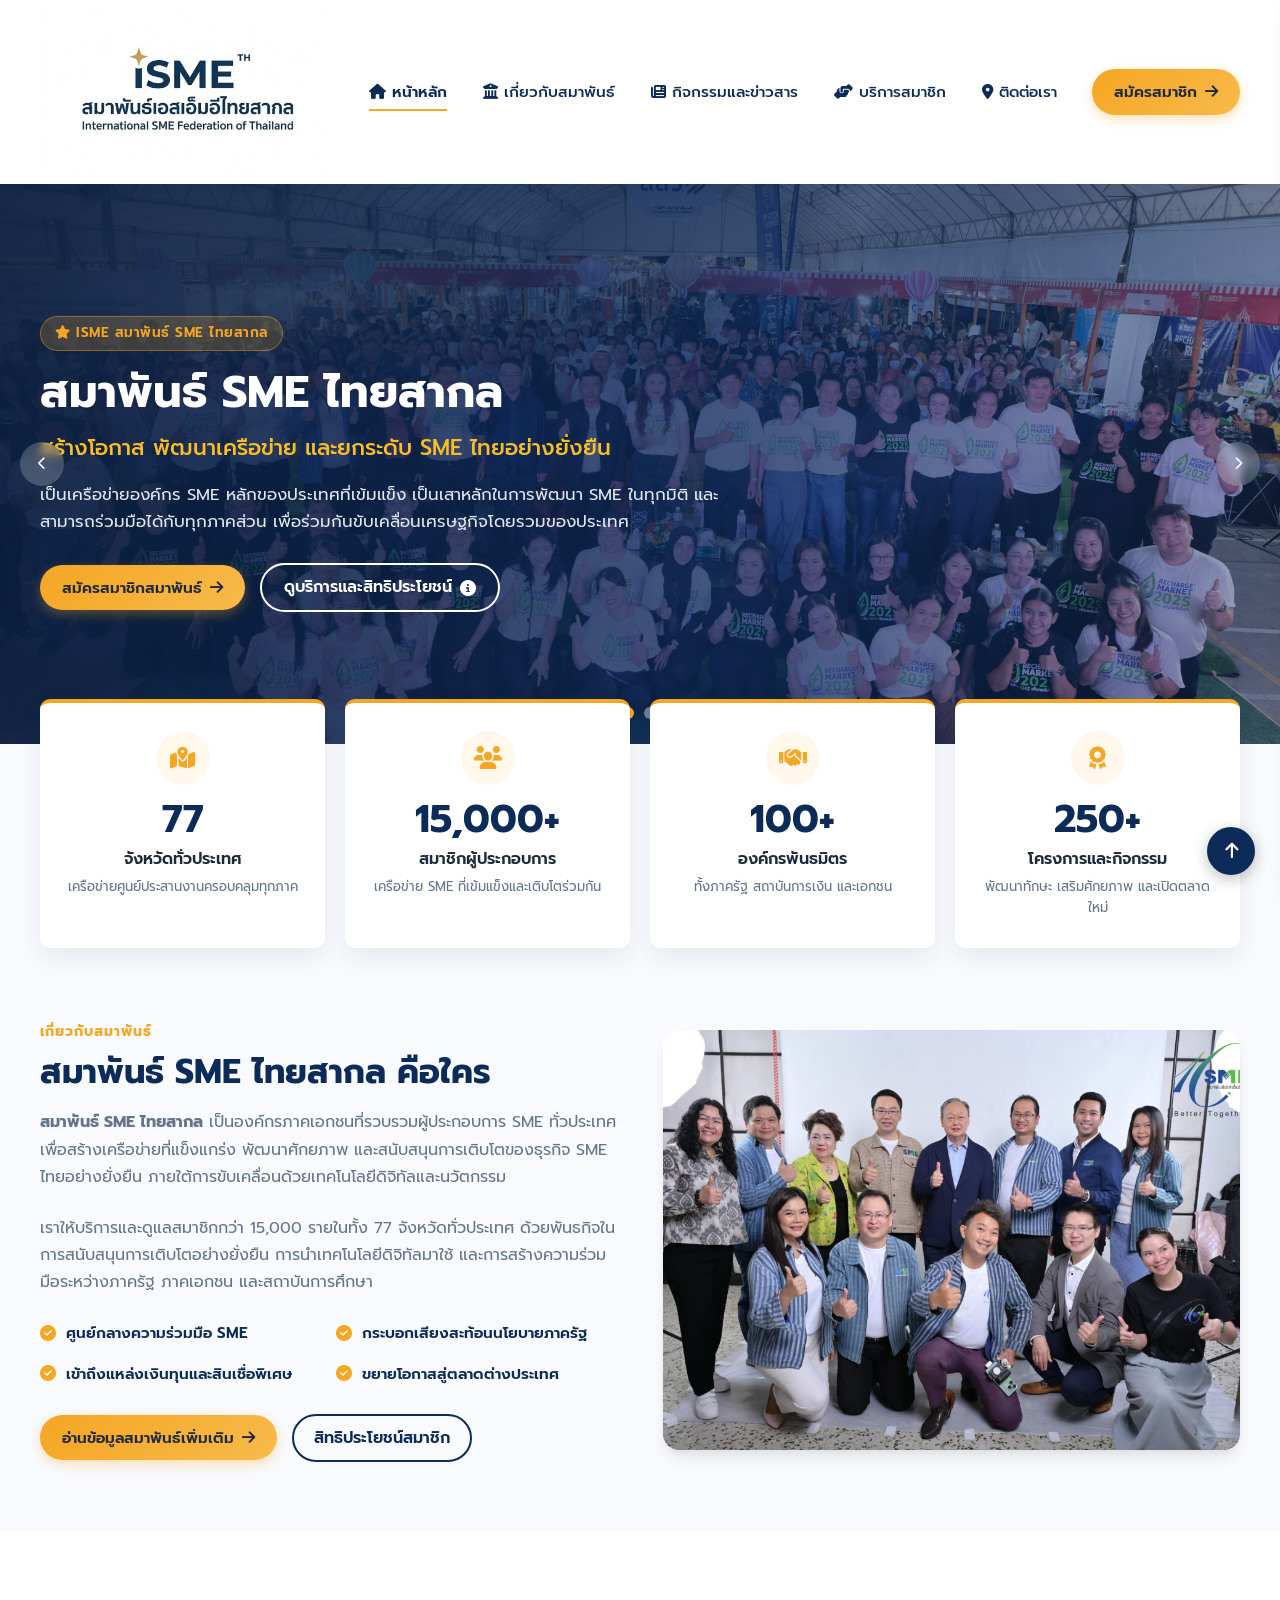
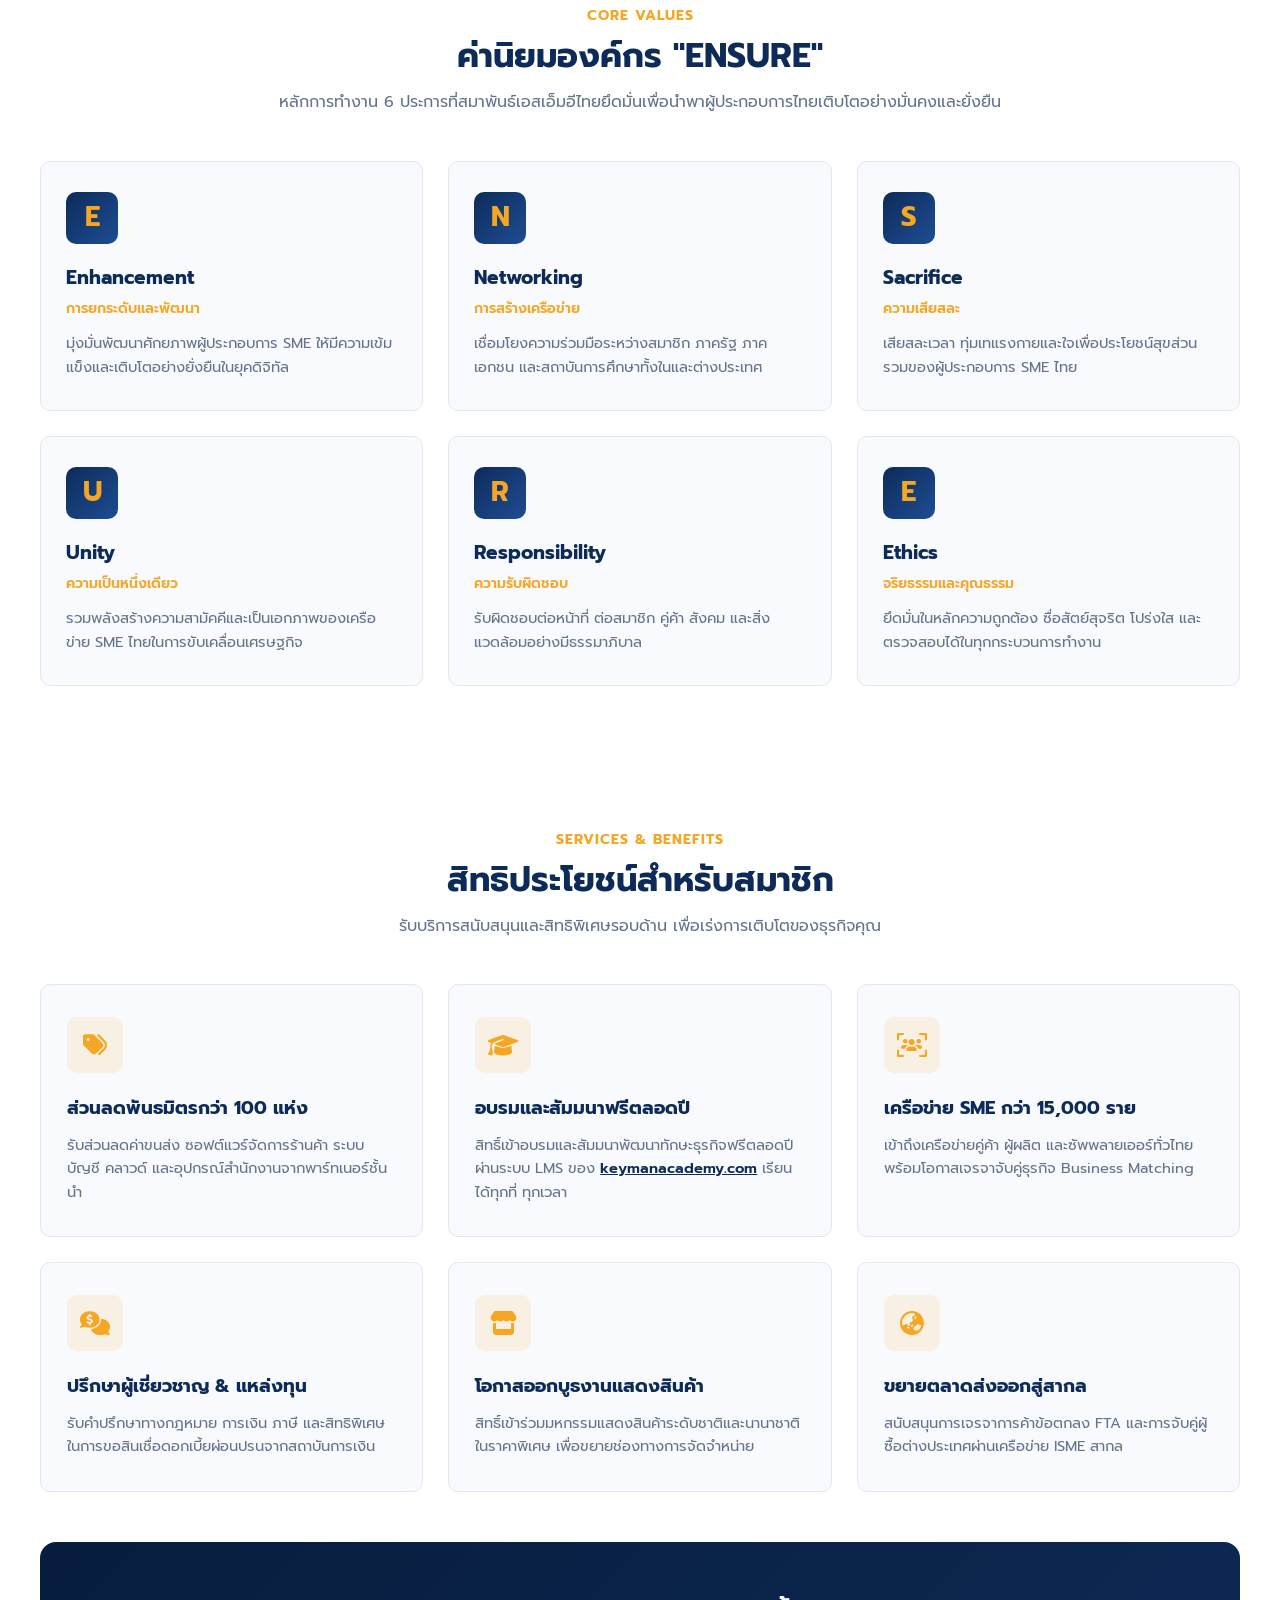
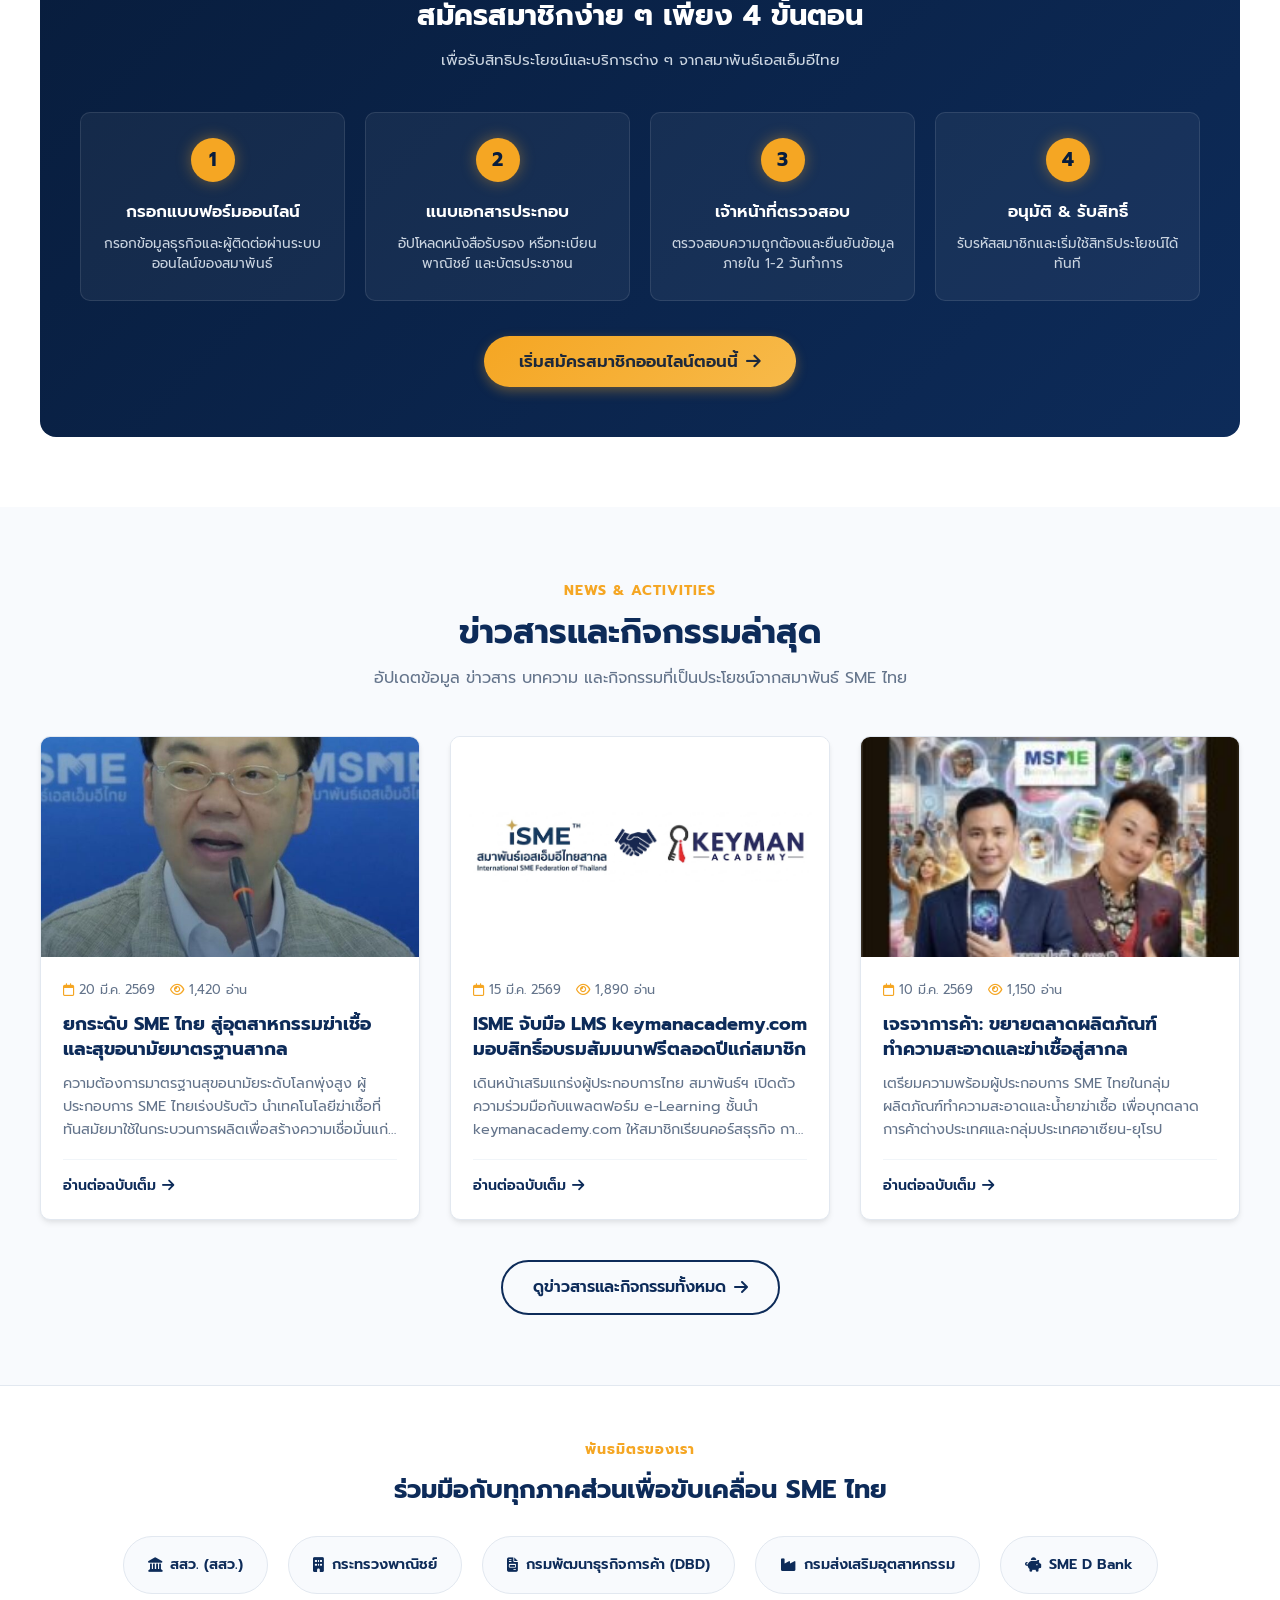
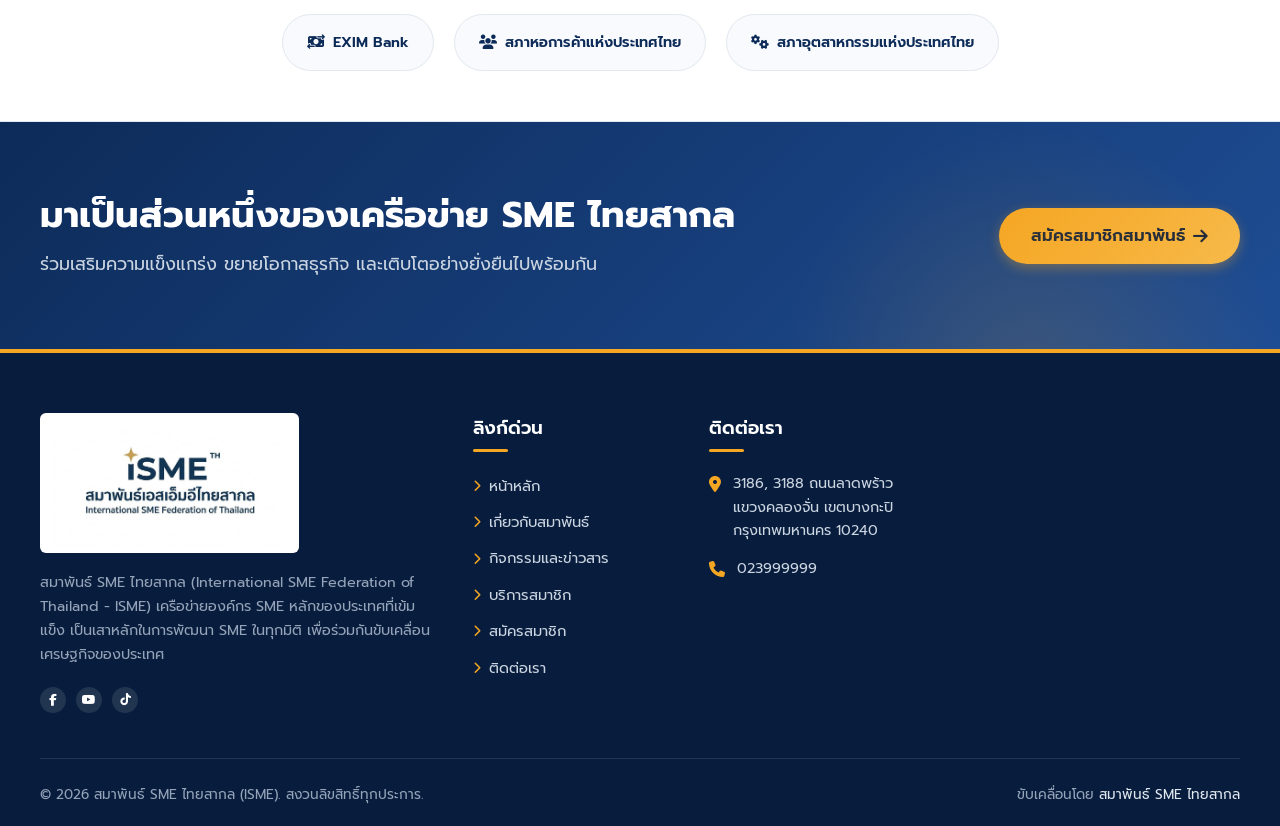
==== index.html @ f8d628ab "Initial commit: เว็บไซต์สมาพันธ์ SME ไทยสากล (ISME)" ====
<!DOCTYPE html>
<!-- ==============================================================================
     [ ไฟล์หน้าหลัก: index.html ]
     ชื่อหน้า: หน้าหลัก (Homepage)
     คำอธิบาย: หน้าแรกของเว็บไซต์สมาพันธ์ SME ไทยสากล (ISME)
     ============================================================================== -->
<html lang="th">

<head>
  <meta charset="UTF-8">
  <meta name="viewport" content="width=device-width, initial-scale=1.0">
  <title>หน้าหลัก | สมาพันธ์ SME ไทยสากล - ISME (สมาพันธ์ SME ไทย)</title>
  <meta name="description"
    content="สมาพันธ์ SME ไทย เป็นเครือข่ายองค์กร SME หลักของประเทศที่เข้มแข็ง เป็นเสาหลักในการพัฒนา SME ในทุกมิติ เพื่อร่วมกันขับเคลื่อนเศรษฐกิจโดยรวมของประเทศ">
  <link rel="icon" type="image/jpeg" href="assets/images/logo.jpg">

  <!-- Font Awesome Icons -->
  <link rel="stylesheet" href="https://cdnjs.cloudflare.com/ajax/libs/font-awesome/6.5.1/css/all.min.css">

  <!-- Main Stylesheet -->
  <link rel="stylesheet" href="assets/css/style.css">
</head>

<body>

  <!-- Main Navigation Header -->
  <header class="main-header">
    <div class="container">
      <nav class="navbar">
        <!-- Logo ที่แนบมา -->
        <a href="index.html" class="brand-logo" title="สมาพันธ์ SME ไทยสากล">
          <img src="assets/images/logo.jpg" alt="ISME สมาพันธ์ SME ไทยสากล">
        </a>

        <!-- Desktop Menu -->
        <ul class="nav-menu">
          <li><a href="index.html" class="nav-link active"><i class="fa-solid fa-house"></i> หน้าหลัก</a></li>
          <li><a href="about.html" class="nav-link"><i class="fa-solid fa-building-columns"></i> เกี่ยวกับสมาพันธ์</a>
          </li>
          <li><a href="news.html" class="nav-link"><i class="fa-solid fa-newspaper"></i> กิจกรรมและข่าวสาร</a></li>
          <li><a href="services.html" class="nav-link"><i class="fa-solid fa-handshake-angle"></i> บริการสมาชิก</a></li>
          <li><a href="contact.html" class="nav-link"><i class="fa-solid fa-location-dot"></i> ติดต่อเรา</a></li>
        </ul>

        <!-- Right Action Button -->
        <div class="nav-actions">
          <a href="register.html" class="btn-primary">
            <span>สมัครสมาชิก</span>
            <i class="fa-solid fa-arrow-right"></i>
          </a>
          <button class="mobile-toggle" id="mobileMenuToggle" aria-label="เปิดเมนู">
            <i class="fa-solid fa-bars"></i>
          </button>
        </div>
      </nav>
    </div>
  </header>

  <!-- Mobile Drawer Menu -->
  <div class="mobile-menu-overlay" id="mobileOverlay"></div>
  <aside class="mobile-menu-drawer" id="mobileDrawer">
    <div class="drawer-header">
      <img src="assets/images/logo.jpg" alt="Logo" style="height: 44px;">
      <button class="drawer-close" id="mobileMenuClose"><i class="fa-solid fa-xmark"></i></button>
    </div>
    <ul class="drawer-nav">
      <li><a href="index.html" class="nav-link active"><i class="fa-solid fa-house"></i> หน้าหลัก</a></li>
      <li><a href="about.html" class="nav-link"><i class="fa-solid fa-building-columns"></i> เกี่ยวกับสมาพันธ์</a></li>
      <li><a href="news.html" class="nav-link"><i class="fa-solid fa-newspaper"></i> กิจกรรมและข่าวประชาสัมพันธ์</a>
      </li>
      <li><a href="services.html" class="nav-link"><i class="fa-solid fa-handshake-angle"></i>
          บริการสำหรับสมัครสมาชิก</a></li>
      <li><a href="contact.html" class="nav-link"><i class="fa-solid fa-location-dot"></i> ติดต่อเรา</a></li>
    </ul>
    <div class="drawer-footer">
      <a href="register.html" class="btn-primary" style="width: 100%; justify-content: center;">
        <span>สมัครสมาชิกสมาพันธ์</span>
        <i class="fa-solid fa-user-plus"></i>
      </a>
      <div style="margin-top: 15px; font-size: 0.85rem; color: #64748b; text-align: center;">
        <i class="fa-solid fa-phone"></i> โทร. 023999999
      </div>
    </div>
  </aside>

  <!-- Hero Banner Slider -->
  <section class="hero-slider-section">
    <div class="slider-container">
      <!-- Slide 1 -->
      <div class="slide-item active" style="background-image: url('assets/images/banner1.jpg');">
        <div class="slide-overlay">
          <div class="container">
            <div class="slide-content">
              <span class="slide-tag"><i class="fa-solid fa-star"></i> ISME สมาพันธ์ SME ไทยสากล</span>
              <h1 class="slide-title">สมาพันธ์ SME ไทยสากล</h1>
              <h2 class="slide-subtitle">สร้างโอกาส พัฒนาเครือข่าย และยกระดับ SME ไทยอย่างยั่งยืน</h2>
              <p class="slide-desc">เป็นเครือข่ายองค์กร SME หลักของประเทศที่เข้มแข็ง เป็นเสาหลักในการพัฒนา SME ในทุกมิติ
                และสามารถร่วมมือได้กับทุกภาคส่วน เพื่อร่วมกันขับเคลื่อนเศรษฐกิจโดยรวมของประเทศ</p>
              <div class="slide-btns">
                <a href="register.html" class="btn-primary">
                  <span>สมัครสมาชิกสมาพันธ์</span>
                  <i class="fa-solid fa-arrow-right"></i>
                </a>
                <a href="services.html" class="btn-outline-white">
                  <span>ดูบริการและสิทธิประโยชน์</span>
                  <i class="fa-solid fa-circle-info"></i>
                </a>
              </div>
            </div>
          </div>
        </div>
      </div>

      <!-- Slide 2 -->
      <div class="slide-item" style="background-image: url('assets/images/banner2.jpg');">
        <div class="slide-overlay">
          <div class="container">
            <div class="slide-content">
              <span class="slide-tag"><i class="fa-solid fa-globe"></i> CONNECTING THAI SME TO THE WORLD</span>
              <h2 class="slide-title">เชื่อมโยงพลัง SME ทั่วไทย</h2>
              <h3 class="slide-subtitle">ก้าวสู่ตลาดสากลด้วยดิจิทัลและนวัตกรรม</h3>
              <p class="slide-desc">ร่วมมือกับภาครัฐ ภาคเอกชน และเครือข่ายระดับนานาชาติ เพื่อเปิดประตูโอกาสทางการค้า
                การเข้าถึงแหล่งทุน และเพิ่มศักยภาพการแข่งขันในตลาดโลก</p>
              <div class="slide-btns">
                <a href="about.html" class="btn-primary">
                  <span>รู้จักสมาพันธ์</span>
                  <i class="fa-solid fa-arrow-right"></i>
                </a>
                <a href="news.html" class="btn-outline-white">
                  <span>กิจกรรมและข่าวสาร</span>
                </a>
              </div>
            </div>
          </div>
        </div>
      </div>

      <!-- Slide 3 -->
      <div class="slide-item" style="background-image: url('assets/images/banner3.jpg');">
        <div class="slide-overlay">
          <div class="container">
            <div class="slide-content">
              <span class="slide-tag"><i class="fa-solid fa-handshake"></i> EMPOWERING ENTREPRENEURS</span>
              <h2 class="slide-title">สิทธิประโยชน์และบริการเพื่อคุณ</h2>
              <h3 class="slide-subtitle">อบรม สัมมนา ที่ปรึกษาธุรกิจ และส่วนลดกว่า 100 แห่ง</h3>
              <p class="slide-desc">ดูแลสมาชิกครอบคลุม 77 จังหวัดทั่วประเทศ พร้อมให้คำปรึกษาทางธุรกิจ กฎหมาย การเงิน
                บัญชี และการตลาดออนไลน์อย่างครบวงจร</p>
              <div class="slide-btns">
                <a href="services.html" class="btn-primary">
                  <span>ดูสิทธิประโยชน์สมาชิก</span>
                  <i class="fa-solid fa-arrow-right"></i>
                </a>
                <a href="contact.html" class="btn-outline-white">
                  <span>ติดต่อเรา</span>
                </a>
              </div>
            </div>
          </div>
        </div>
      </div>
    </div>

    <!-- Controls & Dots -->
    <button class="slider-control-prev" aria-label="สไลด์ก่อนหน้า"><i class="fa-solid fa-chevron-left"></i></button>
    <button class="slider-control-next" aria-label="สไลด์ถัดไป"><i class="fa-solid fa-chevron-right"></i></button>
    <div class="slider-dots">
      <div class="dot active"></div>
      <div class="dot"></div>
      <div class="dot"></div>
    </div>
  </section>

  <!-- Statistics Counters Section -->
  <section class="stats-section">
    <div class="container">
      <div class="stats-card-grid">
        <div class="stat-item">
          <div class="stat-icon"><i class="fa-solid fa-map-location-dot"></i></div>
          <div class="stat-number">77</div>
          <div class="stat-label">จังหวัดทั่วประเทศ</div>
          <div class="stat-desc">เครือข่ายศูนย์ประสานงานครอบคลุมทุกภาค</div>
        </div>
        <div class="stat-item">
          <div class="stat-icon"><i class="fa-solid fa-users"></i></div>
          <div class="stat-number">15,000+</div>
          <div class="stat-label">สมาชิกผู้ประกอบการ</div>
          <div class="stat-desc">เครือข่าย SME ที่เข้มแข็งและเติบโตร่วมกัน</div>
        </div>
        <div class="stat-item">
          <div class="stat-icon"><i class="fa-solid fa-handshake"></i></div>
          <div class="stat-number">100+</div>
          <div class="stat-label">องค์กรพันธมิตร</div>
          <div class="stat-desc">ทั้งภาครัฐ สถาบันการเงิน และเอกชน</div>
        </div>
        <div class="stat-item">
          <div class="stat-icon"><i class="fa-solid fa-award"></i></div>
          <div class="stat-number">250+</div>
          <div class="stat-label">โครงการและกิจกรรม</div>
          <div class="stat-desc">พัฒนาทักษะ เสริมศักยภาพ และเปิดตลาดใหม่</div>
        </div>
      </div>
    </div>
  </section>

  <!-- About Highlight Section -->
  <section class="section-padding">
    <div class="container">
      <div class="about-grid">
        <div class="about-content-box">
          <span class="section-tag">เกี่ยวกับสมาพันธ์</span>
          <h2 class="section-title">สมาพันธ์ SME ไทยสากล คือใคร</h2>
          <p class="about-text">
            <strong>สมาพันธ์ SME ไทยสากล</strong> เป็นองค์กรภาคเอกชนที่รวบรวมผู้ประกอบการ SME ทั่วประเทศ
            เพื่อสร้างเครือข่ายที่แข็งแกร่ง พัฒนาศักยภาพ และสนับสนุนการเติบโตของธุรกิจ SME ไทยอย่างยั่งยืน
            ภายใต้การขับเคลื่อนด้วยเทคโนโลยีดิจิทัลและนวัตกรรม
          </p>
          <p class="about-text">
            เราให้บริการและดูแลสมาชิกกว่า 15,000 รายในทั้ง 77 จังหวัดทั่วประเทศ
            ด้วยพันธกิจในการสนับสนุนการเติบโตอย่างยั่งยืน การนำเทคโนโลยีดิจิทัลมาใช้ และการสร้างความร่วมมือระหว่างภาครัฐ
            ภาคเอกชน และสถาบันการศึกษา
          </p>

          <div class="about-features">
            <div class="about-feature-item">
              <i class="fa-solid fa-circle-check"></i>
              <span>ศูนย์กลางความร่วมมือ SME</span>
            </div>
            <div class="about-feature-item">
              <i class="fa-solid fa-circle-check"></i>
              <span>กระบอกเสียงสะท้อนนโยบายภาครัฐ</span>
            </div>
            <div class="about-feature-item">
              <i class="fa-solid fa-circle-check"></i>
              <span>เข้าถึงแหล่งเงินทุนและสินเชื่อพิเศษ</span>
            </div>
            <div class="about-feature-item">
              <i class="fa-solid fa-circle-check"></i>
              <span>ขยายโอกาสสู่ตลาดต่างประเทศ</span>
            </div>
          </div>

          <div style="display: flex; gap: 15px; align-items: center; flex-wrap: wrap;">
            <a href="about.html" class="btn-primary">
              <span>อ่านข้อมูลสมาพันธ์เพิ่มเติม</span>
              <i class="fa-solid fa-arrow-right"></i>
            </a>
            <a href="services.html" class="btn-outline-primary">
              <span>สิทธิประโยชน์สมาชิก</span>
            </a>
          </div>
        </div>

        <div class="about-img-box">
          <img src="assets/images/about-intro.jpg" alt="สมาพันธ์เอสเอ็มอีไทย">
        </div>
      </div>
    </div>
  </section>

  <!-- ENSURE Core Values Section -->
  <section class="section-padding ensure-section">
    <div class="container">
      <div class="section-header">
        <span class="section-tag">CORE VALUES</span>
        <h2 class="section-title">ค่านิยมองค์กร "ENSURE"</h2>
        <p class="section-desc">หลักการทำงาน 6
          ประการที่สมาพันธ์เอสเอ็มอีไทยยึดมั่นเพื่อนำพาผู้ประกอบการไทยเติบโตอย่างมั่นคงและยั่งยืน</p>
      </div>

      <div class="ensure-grid">
        <div class="ensure-card">
          <div class="ensure-letter-badge">E</div>
          <h3 class="ensure-title">Enhancement</h3>
          <div class="ensure-subtitle">การยกระดับและพัฒนา</div>
          <p class="ensure-desc">มุ่งมั่นพัฒนาศักยภาพผู้ประกอบการ SME ให้มีความเข้มแข็งและเติบโตอย่างยั่งยืนในยุคดิจิทัล
          </p>
        </div>

        <div class="ensure-card">
          <div class="ensure-letter-badge">N</div>
          <h3 class="ensure-title">Networking</h3>
          <div class="ensure-subtitle">การสร้างเครือข่าย</div>
          <p class="ensure-desc">เชื่อมโยงความร่วมมือระหว่างสมาชิก ภาครัฐ ภาคเอกชน และสถาบันการศึกษาทั้งในและต่างประเทศ
          </p>
        </div>

        <div class="ensure-card">
          <div class="ensure-letter-badge">S</div>
          <h3 class="ensure-title">Sacrifice</h3>
          <div class="ensure-subtitle">ความเสียสละ</div>
          <p class="ensure-desc">เสียสละเวลา ทุ่มเทแรงกายและใจเพื่อประโยชน์สุขส่วนรวมของผู้ประกอบการ SME ไทย</p>
        </div>

        <div class="ensure-card">
          <div class="ensure-letter-badge">U</div>
          <h3 class="ensure-title">Unity</h3>
          <div class="ensure-subtitle">ความเป็นหนึ่งเดียว</div>
          <p class="ensure-desc">รวมพลังสร้างความสามัคคีและเป็นเอกภาพของเครือข่าย SME ไทยในการขับเคลื่อนเศรษฐกิจ</p>
        </div>

        <div class="ensure-card">
          <div class="ensure-letter-badge">R</div>
          <h3 class="ensure-title">Responsibility</h3>
          <div class="ensure-subtitle">ความรับผิดชอบ</div>
          <p class="ensure-desc">รับผิดชอบต่อหน้าที่ ต่อสมาชิก คู่ค้า สังคม และสิ่งแวดล้อมอย่างมีธรรมาภิบาล</p>
        </div>

        <div class="ensure-card">
          <div class="ensure-letter-badge">E</div>
          <h3 class="ensure-title">Ethics</h3>
          <div class="ensure-subtitle">จริยธรรมและคุณธรรม</div>
          <p class="ensure-desc">ยึดมั่นในหลักความถูกต้อง ซื่อสัตย์สุจริต โปร่งใส และตรวจสอบได้ในทุกกระบวนการทำงาน</p>
        </div>
      </div>
    </div>
  </section>

  <!-- Services & Benefits Section -->
  <section class="section-padding services-section">
    <div class="container">
      <div class="section-header">
        <span class="section-tag">SERVICES & BENEFITS</span>
        <h2 class="section-title">สิทธิประโยชน์สำหรับสมาชิก</h2>
        <p class="section-desc">รับบริการสนับสนุนและสิทธิพิเศษรอบด้าน เพื่อเร่งการเติบโตของธุรกิจคุณ</p>
      </div>

      <div class="benefits-grid">
        <div class="benefit-card">
          <div class="benefit-icon"><i class="fa-solid fa-tags"></i></div>
          <h3 class="benefit-title">ส่วนลดพันธมิตรกว่า 100 แห่ง</h3>
          <p class="benefit-desc">รับส่วนลดค่าขนส่ง ซอฟต์แวร์จัดการร้านค้า ระบบบัญชี คลาวด์
            และอุปกรณ์สำนักงานจากพาร์ทเนอร์ชั้นนำ</p>
        </div>

        <div class="benefit-card">
          <div class="benefit-icon"><i class="fa-solid fa-graduation-cap"></i></div>
          <h3 class="benefit-title">อบรมและสัมมนาฟรีตลอดปี</h3>
          <p class="benefit-desc">สิทธิ์เข้าอบรมและสัมมนาพัฒนาทักษะธุรกิจฟรีตลอดปี ผ่านระบบ LMS ของ <a
              href="https://keymanacademy.com" target="_blank"
              style="color: var(--primary); font-weight: 600; text-decoration: underline;">keymanacademy.com</a>
            เรียนได้ทุกที่ ทุกเวลา</p>
        </div>

        <div class="benefit-card">
          <div class="benefit-icon"><i class="fa-solid fa-users-viewfinder"></i></div>
          <h3 class="benefit-title">เครือข่าย SME กว่า 15,000 ราย</h3>
          <p class="benefit-desc">เข้าถึงเครือข่ายคู่ค้า ผู้ผลิต และซัพพลายเออร์ทั่วไทย พร้อมโอกาสเจรจาจับคู่ธุรกิจ
            Business Matching</p>
        </div>

        <div class="benefit-card">
          <div class="benefit-icon"><i class="fa-solid fa-comments-dollar"></i></div>
          <h3 class="benefit-title">ปรึกษาผู้เชี่ยวชาญ & แหล่งทุน</h3>
          <p class="benefit-desc">รับคำปรึกษาทางกฎหมาย การเงิน ภาษี
            และสิทธิพิเศษในการขอสินเชื่อดอกเบี้ยผ่อนปรนจากสถาบันการเงิน</p>
        </div>

        <div class="benefit-card">
          <div class="benefit-icon"><i class="fa-solid fa-store"></i></div>
          <h3 class="benefit-title">โอกาสออกบูธงานแสดงสินค้า</h3>
          <p class="benefit-desc">สิทธิ์เข้าร่วมมหกรรมแสดงสินค้าระดับชาติและนานาชาติในราคาพิเศษ
            เพื่อขยายช่องทางการจัดจำหน่าย</p>
        </div>

        <div class="benefit-card">
          <div class="benefit-icon"><i class="fa-solid fa-earth-asia"></i></div>
          <h3 class="benefit-title">ขยายตลาดส่งออกสู่สากล</h3>
          <p class="benefit-desc">สนับสนุนการเจรจาการค้าข้อตกลง FTA และการจับคู่ผู้ซื้อต่างประเทศผ่านเครือข่าย ISME
            สากล</p>
        </div>
      </div>

      <!-- 4 ขั้นตอนการสมัคร -->
      <div class="steps-container">
        <div class="steps-header">
          <h3>สมัครสมาชิกง่าย ๆ เพียง 4 ขั้นตอน</h3>
          <p>เพื่อรับสิทธิประโยชน์และบริการต่าง ๆ จากสมาพันธ์เอสเอ็มอีไทย</p>
        </div>

        <div class="steps-grid">
          <div class="step-card">
            <div class="step-number">1</div>
            <h4 class="step-title">กรอกแบบฟอร์มออนไลน์</h4>
            <p class="step-desc">กรอกข้อมูลธุรกิจและผู้ติดต่อผ่านระบบออนไลน์ของสมาพันธ์</p>
          </div>

          <div class="step-card">
            <div class="step-number">2</div>
            <h4 class="step-title">แนบเอกสารประกอบ</h4>
            <p class="step-desc">อัปโหลดหนังสือรับรอง หรือทะเบียนพาณิชย์ และบัตรประชาชน</p>
          </div>

          <div class="step-card">
            <div class="step-number">3</div>
            <h4 class="step-title">เจ้าหน้าที่ตรวจสอบ</h4>
            <p class="step-desc">ตรวจสอบความถูกต้องและยืนยันข้อมูลภายใน 1-2 วันทำการ</p>
          </div>

          <div class="step-card">
            <div class="step-number">4</div>
            <h4 class="step-title">อนุมัติ & รับสิทธิ์</h4>
            <p class="step-desc">รับรหัสสมาชิกและเริ่มใช้สิทธิประโยชน์ได้ทันที</p>
          </div>
        </div>

        <div style="text-align: center; margin-top: 35px;">
          <a href="register.html" class="btn-primary" style="padding: 12px 35px; font-size: 1.05rem;">
            <span>เริ่มสมัครสมาชิกออนไลน์ตอนนี้</span>
            <i class="fa-solid fa-arrow-right"></i>
          </a>
        </div>
      </div>
    </div>
  </section>


  <!-- News & Activities Section -->
  <section class="section-padding">
    <div class="container">
      <div class="section-header">
        <span class="section-tag">NEWS & ACTIVITIES</span>
        <h2 class="section-title">ข่าวสารและกิจกรรมล่าสุด</h2>
        <p class="section-desc">อัปเดตข้อมูล ข่าวสาร บทความ และกิจกรรมที่เป็นประโยชน์จากสมาพันธ์ SME ไทย</p>
      </div>

      <div class="news-grid">
        <!-- News Card 1 -->
        <article class="news-card">
          <div class="news-thumb-wrapper">
            <img src="assets/images/news1.jpg" alt="ยกระดับ SME ไทย สู่อุตสาหกรรมฆ่าเชื้อและสุขอนามัยมาตรฐานสากล">
          </div>
          <div class="news-body">
            <div class="news-meta">
              <span><i class="fa-regular fa-calendar"></i> 20 มี.ค. 2569</span>
              <span><i class="fa-regular fa-eye"></i> 1,420 อ่าน</span>
            </div>
            <h3 class="news-title">
              <a href="news-detail.html?id=1">ยกระดับ SME ไทย สู่อุตสาหกรรมฆ่าเชื้อและสุขอนามัยมาตรฐานสากล</a>
            </h3>
            <p class="news-summary">
              ความต้องการมาตรฐานสุขอนามัยระดับโลกพุ่งสูง ผู้ประกอบการ SME ไทยเร่งปรับตัว
              นำเทคโนโลยีฆ่าเชื้อที่ทันสมัยมาใช้ในกระบวนการผลิตเพื่อสร้างความเชื่อมั่นแก่คู่ค้าสากล
            </p>
            <div class="news-footer">
              <a href="news-detail.html?id=1" class="read-more-btn">
                <span>อ่านต่อฉบับเต็ม</span>
                <i class="fa-solid fa-arrow-right"></i>
              </a>
            </div>
          </div>
        </article>

        <!-- News Card 2 -->
        <article class="news-card">
          <div class="news-thumb-wrapper" style="background: #ffffff;">
            <img src="assets/images/news-keyman.png" alt="ISME จับมือ LMS keymanacademy.com" style="object-fit: contain; padding: 15px;">
          </div>
          <div class="news-body">
            <div class="news-meta">
              <span><i class="fa-regular fa-calendar"></i> 15 มี.ค. 2569</span>
              <span><i class="fa-regular fa-eye"></i> 1,890 อ่าน</span>
            </div>
            <h3 class="news-title">
              <a href="news-detail.html?id=2">ISME จับมือ LMS keymanacademy.com
                มอบสิทธิ์อบรมสัมมนาฟรีตลอดปีแก่สมาชิก</a>
            </h3>
            <p class="news-summary">
              เดินหน้าเสริมแกร่งผู้ประกอบการไทย สมาพันธ์ฯ เปิดตัวความร่วมมือกับแพลตฟอร์ม e-Learning ชั้นนำ
              keymanacademy.com ให้สมาชิกเรียนคอร์สธุรกิจ การเงิน และเทคโนโลยีฟรีตลอดทั้งปี
            </p>
            <div class="news-footer">
              <a href="news-detail.html?id=2" class="read-more-btn">
                <span>อ่านต่อฉบับเต็ม</span>
                <i class="fa-solid fa-arrow-right"></i>
              </a>
            </div>
          </div>
        </article>

        <!-- News Card 3 -->
        <article class="news-card">
          <div class="news-thumb-wrapper">
            <img src="assets/images/news3.jpg" alt="เจรจาการค้า ผลิตภัณฑ์ฆ่าเชื้อสู่สากล">
          </div>
          <div class="news-body">
            <div class="news-meta">
              <span><i class="fa-regular fa-calendar"></i> 10 มี.ค. 2569</span>
              <span><i class="fa-regular fa-eye"></i> 1,150 อ่าน</span>
            </div>
            <h3 class="news-title">
              <a href="news-detail.html?id=3">เจรจาการค้า: ขยายตลาดผลิตภัณฑ์ทำความสะอาดและฆ่าเชื้อสู่สากล</a>
            </h3>
            <p class="news-summary">
              เตรียมความพร้อมผู้ประกอบการ SME ไทยในกลุ่มผลิตภัณฑ์ทำความสะอาดและน้ำยาฆ่าเชื้อ
              เพื่อบุกตลาดการค้าต่างประเทศและกลุ่มประเทศอาเซียน-ยุโรป
            </p>
            <div class="news-footer">
              <a href="news-detail.html?id=3" class="read-more-btn">
                <span>อ่านต่อฉบับเต็ม</span>
                <i class="fa-solid fa-arrow-right"></i>
              </a>
            </div>
          </div>
        </article>
      </div>

      <div style="text-align: center; margin-top: 40px;">
        <a href="news.html" class="btn-outline-primary" style="padding: 12px 30px;">
          <span>ดูข่าวสารและกิจกรรมทั้งหมด</span>
          <i class="fa-solid fa-arrow-right"></i>
        </a>
      </div>
    </div>
  </section>

  <!-- Strategic Partners Section -->
  <section class="partners-section">
    <div class="container">
      <div style="text-align: center;">
        <span class="section-tag">พันธมิตรของเรา</span>
        <h3 style="font-size: 1.6rem; color: var(--primary); font-weight: 700;">ร่วมมือกับทุกภาคส่วนเพื่อขับเคลื่อน SME
          ไทย</h3>
      </div>
      <div class="partners-grid">
        <span class="partner-item"><i class="fa-solid fa-landmark"></i> สสว. (สสว.)</span>
        <span class="partner-item"><i class="fa-solid fa-building"></i> กระทรวงพาณิชย์</span>
        <span class="partner-item"><i class="fa-solid fa-file-invoice"></i> กรมพัฒนาธุรกิจการค้า (DBD)</span>
        <span class="partner-item"><i class="fa-solid fa-industry"></i> กรมส่งเสริมอุตสาหกรรม</span>
        <span class="partner-item"><i class="fa-solid fa-piggy-bank"></i> SME D Bank</span>
        <span class="partner-item"><i class="fa-solid fa-money-bill-transfer"></i> EXIM Bank</span>
        <span class="partner-item"><i class="fa-solid fa-users"></i> สภาหอการค้าแห่งประเทศไทย</span>
        <span class="partner-item"><i class="fa-solid fa-gears"></i> สภาอุตสาหกรรมแห่งประเทศไทย</span>
      </div>
    </div>
  </section>

  <!-- Call to Action Banner -->
  <section class="cta-banner-section">
    <div class="container">
      <div class="cta-box">
        <div class="cta-content">
          <h2>มาเป็นส่วนหนึ่งของเครือข่าย SME ไทยสากล</h2>
          <p>ร่วมเสริมความแข็งแกร่ง ขยายโอกาสธุรกิจ และเติบโตอย่างยั่งยืนไปพร้อมกัน</p>
        </div>
        <div class="cta-actions">
          <a href="register.html" class="btn-primary" style="padding: 14px 32px; font-size: 1.05rem;">
            <span>สมัครสมาชิกสมาพันธ์</span>
            <i class="fa-solid fa-arrow-right"></i>
          </a>

        </div>
      </div>
    </div>
  </section>

  <!-- Main Footer -->
  <footer class="main-footer">
    <div class="container">
      <div class="footer-grid">
        <!-- Col 1: Brand Info -->
        <div class="footer-col-brand">
          <img src="assets/images/logo.jpg" alt="Logo">
          <p class="footer-desc">
            สมาพันธ์ SME ไทยสากล (International SME Federation of Thailand - ISME) เครือข่ายองค์กร SME
            หลักของประเทศที่เข้มแข็ง เป็นเสาหลักในการพัฒนา SME ในทุกมิติ เพื่อร่วมกันขับเคลื่อนเศรษฐกิจของประเทศ
          </p>
          <div class="top-bar-social" style="justify-content: flex-start;">
            <a href="https://www.facebook.com/thaismefederation" target="_blank"><i
                class="fa-brands fa-facebook-f"></i></a>

            <a href="https://www.youtube.com/@smethai" target="_blank"><i class="fa-brands fa-youtube"></i></a>
            <a href="https://www.tiktok.com/@smethai" target="_blank"><i class="fa-brands fa-tiktok"></i></a>
          </div>
        </div>

        <!-- Col 2: Quick Links -->
        <div>
          <h4 class="footer-title">ลิงก์ด่วน</h4>
          <ul class="footer-links">
            <li><a href="index.html"><i class="fa-solid fa-chevron-right"></i> หน้าหลัก</a></li>
            <li><a href="about.html"><i class="fa-solid fa-chevron-right"></i> เกี่ยวกับสมาพันธ์</a></li>
            <li><a href="news.html"><i class="fa-solid fa-chevron-right"></i> กิจกรรมและข่าวสาร</a></li>
            <li><a href="services.html"><i class="fa-solid fa-chevron-right"></i> บริการสมาชิก</a></li>
            <li><a href="register.html"><i class="fa-solid fa-chevron-right"></i> สมัครสมาชิก</a></li>
            <li><a href="contact.html"><i class="fa-solid fa-chevron-right"></i> ติดต่อเรา</a></li>
          </ul>
        </div>

        <!-- Col 3: Services 
        <div>
          <h4 class="footer-title">บริการสมาชิก</h4>
          <ul class="footer-links">
            <li><a href="services.html"><i class="fa-solid fa-chevron-right"></i> สิทธิประโยชน์สมาชิก</a></li>
            <li><a href="services.html"><i class="fa-solid fa-chevron-right"></i> ขั้นตอนการสมัคร</a></li>
            <li><a href="services.html"><i class="fa-solid fa-chevron-right"></i> ที่ปรึกษาธุรกิจ SME</a></li>
            <li><a href="services.html"><i class="fa-solid fa-chevron-right"></i> แหล่งเงินทุนและสินเชื่อ</a></li>
            <li><a href="services.html"><i class="fa-solid fa-chevron-right"></i> การจับคู่ธุรกิจ (Matching)</a></li>
          </ul>
        </div>
        
        -->

        <!-- Col 4: Contacts -->
        <div>
          <h4 class="footer-title">ติดต่อเรา</h4>
          <div class="footer-contact-item">
            <i class="fa-solid fa-location-dot"></i>
            <span>3186, 3188 ถนนลาดพร้าว แขวงคลองจั่น เขตบางกะปิ กรุงเทพมหานคร 10240</span>
          </div>
          <div class="footer-contact-item">
            <i class="fa-solid fa-phone"></i>
            <span>023999999</span>
          </div>


        </div>
      </div>

      <div class="footer-bottom">
        <div>
          &copy; 2026 สมาพันธ์ SME ไทยสากล (ISME). สงวนลิขสิทธิ์ทุกประการ.
        </div>
        <div>
          ขับเคลื่อนโดย <a href="https://smethai.or.th/" target="_blank">สมาพันธ์ SME ไทยสากล</a>
        </div>
      </div>
    </div>
  </footer>

  <!-- Floating Action Buttons -->
  <div class="floating-actions">

    <button class="float-btn float-btn-top" id="backToTopBtn" title="กลับขึ้นด้านบน">
      <i class="fa-solid fa-arrow-up"></i>
    </button>
  </div>

  <!-- Scripts -->
  <script src="assets/js/database.js"></script>
  <script src="assets/js/main.js"></script>
</body>

</html>
---- assets/css/style.css ----
/* ==============================================================================
   SMETHAI (iSME TH) - OFFICIAL THEME STYLESHEET
   100% Faithful Clone of smethai.or.th with Modern UI/UX Enhancements
   ============================================================================== */

@import url('https://fonts.googleapis.com/css2?family=Prompt:ital,wght@0,300;0,400;0,500;0,600;0,700;1,400&family=Sarabun:ital,wght@0,300;0,400;0,500;0,600;0,700;1,400&display=swap');

:root {
  /* Brand Color Palette */
  --primary: #0d2b59;
  --primary-dark: #081d3d;
  --primary-light: #184282;
  --primary-rgb: 13, 43, 89;

  --accent: #f5a623;
  --accent-hover: #e09214;
  --accent-light: #fff8eb;
  --accent-rgb: 245, 166, 35;

  --secondary: #0ea5e9;
  --success: #10b981;
  --danger: #ef4444;

  /* Neutral Tones */
  --bg-body: #f8fafd;
  --bg-white: #ffffff;
  --bg-card: #ffffff;
  --text-main: #1e293b;
  --text-muted: #64748b;
  --text-light: #94a3b8;
  --border-color: #e2e8f0;
  --border-light: #f1f5f9;

  /* Gradients */
  --grad-navy: linear-gradient(135deg, #0d2b59 0%, #1e4d94 100%);
  --grad-navy-dark: linear-gradient(135deg, #081d3d 0%, #0d2b59 100%);
  --grad-gold: linear-gradient(135deg, #f5a623 0%, #f7ba4a 100%);
  --grad-hero-overlay: linear-gradient(90deg, rgba(8, 29, 61, 0.92) 0%, rgba(13, 43, 89, 0.75) 60%, rgba(13, 43, 89, 0.4) 100%);

  /* Shadows */
  --shadow-sm: 0 1px 3px rgba(0,0,0,0.06), 0 1px 2px rgba(0,0,0,0.04);
  --shadow-md: 0 4px 6px -1px rgba(0,0,0,0.08), 0 2px 4px -1px rgba(0,0,0,0.04);
  --shadow-lg: 0 10px 15px -3px rgba(0,0,0,0.09), 0 4px 6px -2px rgba(0,0,0,0.04);
  --shadow-xl: 0 20px 25px -5px rgba(0,0,0,0.1), 0 10px 10px -5px rgba(0,0,0,0.04);
  --shadow-card-hover: 0 14px 28px rgba(13, 43, 89, 0.12), 0 10px 10px rgba(13, 43, 89, 0.06);

  /* Typography */
  --font-prompt: 'Prompt', -apple-system, BlinkMacSystemFont, 'Segoe UI', Roboto, sans-serif;
  --font-sarabun: 'Sarabun', -apple-system, BlinkMacSystemFont, sans-serif;

  /* Radii & Transitions */
  --radius-sm: 6px;
  --radius-md: 10px;
  --radius-lg: 16px;
  --radius-full: 9999px;
  --transition: all 0.3s cubic-bezier(0.4, 0, 0.2, 1);
}

/* Base Reset */
*, *::before, *::after {
  box-sizing: border-box;
  margin: 0;
  padding: 0;
}

html {
  scroll-behavior: smooth;
  font-size: 16px;
}

body {
  font-family: var(--font-prompt);
  background-color: var(--bg-body);
  color: var(--text-main);
  line-height: 1.65;
  overflow-x: hidden;
  -webkit-font-smoothing: antialiased;
}

img {
  max-width: 100%;
  height: auto;
  display: block;
}

a {
  color: inherit;
  text-decoration: none;
  transition: var(--transition);
}

ul, ol {
  list-style: none;
}

button, input, textarea, select {
  font-family: inherit;
  outline: none;
  border: none;
}

.container {
  width: 100%;
  max-width: 1240px;
  margin: 0 auto;
  padding: 0 20px;
}

/* ==============================================================================
   PAGE HEADER / TOP NOTICE BAR
   ============================================================================== */
.page-identifier-badge {
  background: var(--primary-dark);
  color: #cbd5e1;
  font-size: 0.8rem;
  padding: 4px 12px;
  text-align: center;
  border-bottom: 1px solid rgba(255, 255, 255, 0.08);
}
.page-identifier-badge strong {
  color: var(--accent);
}

.top-bar {
  display: none;
  background-color: var(--primary-dark);
  color: #cbd5e1;
  font-size: 0.85rem;
  padding: 7px 0;
  border-bottom: 1px solid rgba(255, 255, 255, 0.1);
}

.top-bar .container {
  display: flex;
  justify-content: space-between;
  align-items: center;
  flex-wrap: wrap;
  gap: 10px;
}

.top-bar-contact {
  display: flex;
  align-items: center;
  gap: 20px;
}

.top-bar-item {
  display: flex;
  align-items: center;
  gap: 8px;
  color: #e2e8f0;
}

.top-bar-item i {
  color: var(--accent);
  font-size: 0.9rem;
}

.top-bar-item a:hover {
  color: var(--accent);
}

.top-bar-actions {
  display: flex;
  align-items: center;
  gap: 15px;
}

.top-bar-social {
  display: flex;
  align-items: center;
  gap: 10px;
}

.top-bar-social a {
  width: 26px;
  height: 26px;
  border-radius: 50%;
  background: rgba(255, 255, 255, 0.1);
  display: flex;
  align-items: center;
  justify-content: center;
  font-size: 0.75rem;
  color: #fff;
}

.top-bar-social a:hover {
  background: var(--accent);
  color: var(--primary-dark);
  transform: translateY(-2px);
}

/* ==============================================================================
   MAIN NAVBAR (HEADER)
   ============================================================================== */
.main-header {
  background: #ffffff;
  box-shadow: 0 2px 10px rgba(0, 0, 0, 0.06);
  position: sticky;
  top: 0;
  z-index: 1000;
  transition: var(--transition);
}

.main-header.scrolled {
  box-shadow: 0 4px 20px rgba(13, 43, 89, 0.12);
}

.navbar {
  display: flex;
  align-items: center;
  justify-content: space-between;
  padding: 12px 0;
  min-height: 80px;
}

.brand-logo {
  display: flex;
  align-items: center;
  gap: 15px;
  text-decoration: none;
}

.brand-logo img {
  height: 160px;
  width: auto;
  object-fit: contain;
  transition: var(--transition);
}

.brand-logo:hover img {
  transform: scale(1.02);
}

.brand-text {
  display: flex;
  flex-direction: column;
}

.brand-title {
  font-size: 1.15rem;
  font-weight: 700;
  color: var(--primary);
  line-height: 1.25;
}

.brand-sub {
  font-size: 0.72rem;
  color: var(--text-muted);
  letter-spacing: 0.5px;
  text-transform: uppercase;
}

/* Nav Menu */
.nav-menu {
  display: flex;
  align-items: center;
  gap: 8px;
}

.nav-link {
  font-size: 0.95rem;
  font-weight: 500;
  color: var(--primary);
  padding: 10px 14px;
  border-radius: var(--radius-sm);
  position: relative;
  transition: var(--transition);
  display: inline-flex;
  align-items: center;
  gap: 6px;
}

.nav-link::after {
  content: '';
  position: absolute;
  bottom: 4px;
  left: 14px;
  right: 14px;
  height: 2px;
  background-color: var(--accent);
  transform: scaleX(0);
  transition: transform 0.25s ease;
  transform-origin: center;
}

.nav-link:hover {
  color: var(--accent-hover);
  background-color: rgba(245, 166, 35, 0.06);
}

.nav-link:hover::after,
.nav-link.active::after {
  transform: scaleX(1);
}

.nav-link.active {
  color: var(--primary);
  font-weight: 600;
}

/* Nav Right CTA */
.nav-actions {
  display: flex;
  align-items: center;
  gap: 12px;
}

.btn-primary {
  background: var(--grad-gold);
  color: #1e293b;
  font-weight: 600;
  font-size: 0.95rem;
  padding: 10px 22px;
  border-radius: var(--radius-full);
  display: inline-flex;
  align-items: center;
  gap: 8px;
  box-shadow: 0 4px 12px rgba(245, 166, 35, 0.35);
  transition: var(--transition);
  cursor: pointer;
  border: none;
}

.btn-primary:hover {
  transform: translateY(-2px);
  box-shadow: 0 6px 18px rgba(245, 166, 35, 0.45);
  background: linear-gradient(135deg, #e59400 0%, #f5a623 100%);
  color: #0f172a;
}

.btn-outline-white {
  border: 2px solid #ffffff;
  color: #ffffff;
  font-weight: 600;
  padding: 9px 22px;
  border-radius: var(--radius-full);
  display: inline-flex;
  align-items: center;
  gap: 8px;
  transition: var(--transition);
  background: transparent;
  cursor: pointer;
}

.btn-outline-white:hover {
  background: #ffffff;
  color: var(--primary);
  transform: translateY(-2px);
}

.btn-outline-primary {
  border: 2px solid var(--primary);
  color: var(--primary);
  font-weight: 600;
  padding: 9px 20px;
  border-radius: var(--radius-full);
  display: inline-flex;
  align-items: center;
  gap: 8px;
  transition: var(--transition);
  background: transparent;
}

.btn-outline-primary:hover {
  background: var(--primary);
  color: #ffffff;
  transform: translateY(-2px);
}

/* Mobile Toggle */
.mobile-toggle {
  display: none;
  background: transparent;
  border: none;
  font-size: 1.5rem;
  color: var(--primary);
  cursor: pointer;
  padding: 6px;
}

/* Mobile Drawer */
.mobile-menu-overlay {
  display: none;
  position: fixed;
  inset: 0;
  background: rgba(0, 0, 0, 0.5);
  z-index: 2000;
  opacity: 0;
  transition: opacity 0.3s ease;
}

.mobile-menu-drawer {
  position: fixed;
  top: 0;
  right: -320px;
  width: 300px;
  height: 100%;
  background: #ffffff;
  z-index: 2001;
  box-shadow: -5px 0 25px rgba(0,0,0,0.15);
  transition: right 0.35s cubic-bezier(0.4, 0, 0.2, 1);
  display: flex;
  flex-direction: column;
  padding: 20px;
}

.mobile-menu-overlay.active {
  display: block;
  opacity: 1;
}

.mobile-menu-drawer.active {
  right: 0;
}

.drawer-header {
  display: flex;
  justify-content: space-between;
  align-items: center;
  padding-bottom: 15px;
  border-bottom: 1px solid var(--border-color);
}

.drawer-close {
  background: none;
  border: none;
  font-size: 1.3rem;
  color: var(--text-muted);
  cursor: pointer;
}

.drawer-nav {
  margin-top: 20px;
  display: flex;
  flex-direction: column;
  gap: 8px;
}

.drawer-nav .nav-link {
  padding: 12px 16px;
  font-size: 1rem;
  border-radius: var(--radius-sm);
  color: var(--primary);
  border-bottom: 1px solid var(--border-light);
}

.drawer-nav .nav-link.active {
  background: rgba(245, 166, 35, 0.1);
  color: var(--accent-hover);
  border-left: 4px solid var(--accent);
}

.drawer-footer {
  margin-top: auto;
  padding-top: 20px;
}

/* ==============================================================================
   PAGE HERO BANNER / BREADCRUMB (FOR INNER PAGES)
   ============================================================================== */
.inner-page-hero {
  background: var(--grad-navy);
  color: #ffffff;
  padding: 55px 0 50px 0;
  position: relative;
  overflow: hidden;
}

.inner-page-hero::before {
  content: '';
  position: absolute;
  inset: 0;
  background: radial-gradient(circle at 80% 20%, rgba(245, 166, 35, 0.15) 0%, transparent 60%);
  pointer-events: none;
}

.inner-page-hero .container {
  position: relative;
  z-index: 1;
}

.inner-hero-content {
  max-width: 800px;
}

.inner-hero-tag {
  display: inline-block;
  background: rgba(245, 166, 35, 0.2);
  color: var(--accent);
  border: 1px solid rgba(245, 166, 35, 0.4);
  padding: 4px 12px;
  border-radius: var(--radius-full);
  font-size: 0.85rem;
  font-weight: 600;
  margin-bottom: 12px;
}

.inner-hero-title {
  font-size: 2.3rem;
  font-weight: 700;
  line-height: 1.25;
  margin-bottom: 12px;
}

.inner-hero-subtitle {
  font-size: 1.1rem;
  color: #cbd5e1;
  font-weight: 400;
}

.inner-breadcrumb {
  display: flex;
  align-items: center;
  gap: 8px;
  font-size: 0.85rem;
  color: #94a3b8;
  margin-top: 15px;
}

.inner-breadcrumb a {
  color: #e2e8f0;
}

.inner-breadcrumb a:hover {
  color: var(--accent);
}

/* ==============================================================================
   HOME HERO SLIDER SECTION
   ============================================================================== */
.hero-slider-section {
  position: relative;
  background: var(--primary-dark);
  min-height: 560px;
  overflow: hidden;
}

.slider-container {
  position: relative;
  width: 100%;
  height: 560px;
}

.slide-item {
  position: absolute;
  inset: 0;
  opacity: 0;
  visibility: hidden;
  transition: opacity 0.8s ease, visibility 0.8s ease;
  background-size: cover;
  background-position: center;
}

.slide-item.active {
  opacity: 1;
  visibility: visible;
}

.slide-overlay {
  position: absolute;
  inset: 0;
  background: var(--grad-hero-overlay);
  display: flex;
  align-items: center;
}

.slide-content {
  color: #ffffff;
  max-width: 680px;
  animation: slideContentUp 0.8s ease forwards;
}

@keyframes slideContentUp {
  from {
    opacity: 0;
    transform: translateY(25px);
  }
  to {
    opacity: 1;
    transform: translateY(0);
  }
}

.slide-tag {
  display: inline-block;
  background: rgba(245, 166, 35, 0.2);
  color: var(--accent);
  border: 1px solid rgba(245, 166, 35, 0.4);
  padding: 5px 14px;
  border-radius: var(--radius-full);
  font-size: 0.85rem;
  font-weight: 600;
  letter-spacing: 0.5px;
  margin-bottom: 16px;
}

.slide-title {
  font-size: 2.8rem;
  font-weight: 700;
  line-height: 1.15;
  color: #ffffff;
  margin-bottom: 12px;
}

.slide-subtitle {
  font-size: 1.35rem;
  font-weight: 500;
  color: #fbbf24;
  margin-bottom: 16px;
}

.slide-desc {
  font-size: 1.05rem;
  color: #e2e8f0;
  line-height: 1.6;
  margin-bottom: 28px;
}

.slide-btns {
  display: flex;
  align-items: center;
  gap: 15px;
  flex-wrap: wrap;
}

/* Slider Controls */
.slider-control-prev,
.slider-control-next {
  position: absolute;
  top: 50%;
  transform: translateY(-50%);
  width: 44px;
  height: 44px;
  background: rgba(255, 255, 255, 0.2);
  color: #ffffff;
  border-radius: 50%;
  display: flex;
  align-items: center;
  justify-content: center;
  cursor: pointer;
  z-index: 10;
  transition: var(--transition);
  backdrop-filter: blur(4px);
}

.slider-control-prev:hover,
.slider-control-next:hover {
  background: var(--accent);
  color: var(--primary-dark);
}

.slider-control-prev { left: 20px; }
.slider-control-next { right: 20px; }

.slider-dots {
  position: absolute;
  bottom: 25px;
  left: 50%;
  transform: translateX(-50%);
  display: flex;
  gap: 10px;
  z-index: 10;
}

.dot {
  width: 12px;
  height: 12px;
  border-radius: 50%;
  background: rgba(255, 255, 255, 0.4);
  cursor: pointer;
  transition: var(--transition);
}

.dot.active {
  width: 32px;
  border-radius: 6px;
  background: var(--accent);
}

/* ==============================================================================
   SECTION HEADINGS & COMMONS
   ============================================================================== */
.section-padding {
  padding: 70px 0;
}

.section-header {
  text-align: center;
  max-width: 760px;
  margin: 0 auto 45px auto;
}

.section-tag {
  display: inline-block;
  color: var(--accent);
  font-size: 0.88rem;
  font-weight: 700;
  text-transform: uppercase;
  letter-spacing: 1px;
  margin-bottom: 8px;
}

.section-title {
  font-size: 2.1rem;
  font-weight: 700;
  color: var(--primary);
  line-height: 1.25;
  margin-bottom: 12px;
}

.section-desc {
  font-size: 1rem;
  color: var(--text-muted);
}

/* ==============================================================================
   STATS COUNTER SECTION
   ============================================================================== */
.stats-section {
  margin-top: -45px;
  position: relative;
  z-index: 20;
}

.stats-card-grid {
  display: grid;
  grid-template-columns: repeat(4, 1fr);
  gap: 20px;
}

.stat-item {
  background: #ffffff;
  padding: 28px 24px;
  border-radius: var(--radius-md);
  box-shadow: 0 10px 25px rgba(13, 43, 89, 0.08);
  border-top: 4px solid var(--accent);
  text-align: center;
  transition: var(--transition);
}

.stat-item:hover {
  transform: translateY(-5px);
  box-shadow: 0 15px 30px rgba(13, 43, 89, 0.12);
}

.stat-icon {
  width: 54px;
  height: 54px;
  border-radius: 50%;
  background: var(--accent-light);
  color: var(--accent);
  display: flex;
  align-items: center;
  justify-content: center;
  font-size: 1.4rem;
  margin: 0 auto 15px auto;
}

.stat-number {
  font-size: 2.4rem;
  font-weight: 700;
  color: var(--primary);
  line-height: 1;
  margin-bottom: 8px;
}

.stat-label {
  font-size: 1rem;
  font-weight: 600;
  color: var(--text-main);
  margin-bottom: 4px;
}

.stat-desc {
  font-size: 0.82rem;
  color: var(--text-muted);
}

/* ==============================================================================
   ABOUT HIGHLIGHT SECTION
   ============================================================================== */
.about-grid {
  display: grid;
  grid-template-columns: 1fr 1fr;
  gap: 45px;
  align-items: center;
}

.about-img-box {
  position: relative;
  border-radius: var(--radius-lg);
  overflow: hidden;
  box-shadow: var(--shadow-lg);
}

.about-img-box img {
  width: 100%;
  height: 420px;
  object-fit: cover;
  transition: transform 0.5s ease;
}

.about-img-box:hover img {
  transform: scale(1.03);
}

.about-badge-floating {
  position: absolute;
  bottom: 20px;
  right: 20px;
  background: #ffffff;
  padding: 15px 22px;
  border-radius: var(--radius-md);
  box-shadow: 0 10px 25px rgba(0,0,0,0.15);
  display: flex;
  align-items: center;
  gap: 12px;
}

.about-badge-icon {
  width: 42px;
  height: 42px;
  background: var(--accent);
  color: #fff;
  border-radius: 50%;
  display: flex;
  align-items: center;
  justify-content: center;
  font-size: 1.1rem;
}

.about-badge-text strong {
  display: block;
  font-size: 1.25rem;
  color: var(--primary);
}

.about-badge-text span {
  font-size: 0.8rem;
  color: var(--text-muted);
}

.about-content-box .section-tag {
  text-align: left;
}

.about-content-box .section-title {
  text-align: left;
  margin-bottom: 16px;
}

.about-text {
  font-size: 1rem;
  color: var(--text-muted);
  line-height: 1.7;
  margin-bottom: 24px;
}

.about-features {
  display: grid;
  grid-template-columns: 1fr 1fr;
  gap: 15px;
  margin-bottom: 28px;
}

.about-feature-item {
  display: flex;
  align-items: center;
  gap: 10px;
  font-size: 0.95rem;
  font-weight: 600;
  color: var(--primary);
}

.about-feature-item i {
  color: var(--accent);
  font-size: 1rem;
}

/* ==============================================================================
   ENSURE CORE VALUES SECTION
   ============================================================================== */
.ensure-section {
  background: #ffffff;
}

.ensure-grid {
  display: grid;
  grid-template-columns: repeat(3, 1fr);
  gap: 25px;
}

.ensure-card {
  background: var(--bg-body);
  border: 1px solid var(--border-color);
  padding: 30px 25px;
  border-radius: var(--radius-md);
  transition: var(--transition);
  position: relative;
  overflow: hidden;
}

.ensure-card:hover {
  background: #ffffff;
  transform: translateY(-6px);
  box-shadow: var(--shadow-card-hover);
  border-color: var(--accent);
}

.ensure-letter-badge {
  width: 52px;
  height: 52px;
  border-radius: var(--radius-md);
  background: var(--grad-navy);
  color: var(--accent);
  font-size: 1.7rem;
  font-weight: 700;
  display: flex;
  align-items: center;
  justify-content: center;
  margin-bottom: 18px;
  transition: var(--transition);
}

.ensure-card:hover .ensure-letter-badge {
  background: var(--grad-gold);
  color: var(--primary-dark);
}

.ensure-title {
  font-size: 1.2rem;
  font-weight: 700;
  color: var(--primary);
  margin-bottom: 4px;
}

.ensure-subtitle {
  font-size: 0.88rem;
  color: var(--accent);
  font-weight: 600;
  margin-bottom: 12px;
}

.ensure-desc {
  font-size: 0.92rem;
  color: var(--text-muted);
  line-height: 1.6;
}

/* ==============================================================================
   OBJECTIVES & ECOSYSTEM
   ============================================================================== */
.objectives-grid {
  display: grid;
  grid-template-columns: repeat(3, 1fr);
  gap: 25px;
}

.objective-card {
  background: #ffffff;
  border-radius: var(--radius-md);
  padding: 30px;
  box-shadow: var(--shadow-md);
  border-left: 5px solid var(--primary);
  transition: var(--transition);
}

.objective-card:hover {
  transform: translateY(-5px);
  box-shadow: var(--shadow-xl);
  border-left-color: var(--accent);
}

.objective-badge {
  display: inline-block;
  background: rgba(13, 43, 89, 0.08);
  color: var(--primary);
  font-size: 0.75rem;
  font-weight: 700;
  padding: 3px 10px;
  border-radius: var(--radius-full);
  margin-bottom: 12px;
  text-transform: uppercase;
}

.objective-title {
  font-size: 1.15rem;
  font-weight: 700;
  color: var(--primary);
  margin-bottom: 10px;
  line-height: 1.35;
}

.objective-desc {
  font-size: 0.92rem;
  color: var(--text-muted);
  line-height: 1.6;
}

/* ==============================================================================
   SERVICES & MEMBERSHIP BENEFITS
   ============================================================================== */
.services-section {
  background: #ffffff;
}

.benefits-grid {
  display: grid;
  grid-template-columns: repeat(3, 1fr);
  gap: 25px;
}

.benefit-card {
  background: var(--bg-body);
  border: 1px solid var(--border-color);
  padding: 32px 26px;
  border-radius: var(--radius-md);
  transition: var(--transition);
  text-align: left;
}

.benefit-card:hover {
  background: #ffffff;
  transform: translateY(-5px);
  border-color: var(--accent);
  box-shadow: var(--shadow-card-hover);
}

.benefit-icon {
  width: 56px;
  height: 56px;
  border-radius: var(--radius-md);
  background: rgba(245, 166, 35, 0.12);
  color: var(--accent);
  display: flex;
  align-items: center;
  justify-content: center;
  font-size: 1.5rem;
  margin-bottom: 20px;
  transition: var(--transition);
}

.benefit-card:hover .benefit-icon {
  background: var(--accent);
  color: #ffffff;
  transform: rotate(5deg);
}

.benefit-title {
  font-size: 1.15rem;
  font-weight: 700;
  color: var(--primary);
  margin-bottom: 10px;
}

.benefit-desc {
  font-size: 0.92rem;
  color: var(--text-muted);
  line-height: 1.6;
}

/* Registration Steps Horizontal Flow */
.steps-container {
  margin-top: 50px;
  background: var(--grad-navy-dark);
  padding: 50px 40px;
  border-radius: var(--radius-lg);
  color: #ffffff;
}

.steps-header {
  text-align: center;
  margin-bottom: 40px;
}

.steps-header h3 {
  font-size: 1.8rem;
  font-weight: 700;
  color: #ffffff;
  margin-bottom: 8px;
}

.steps-header p {
  color: #cbd5e1;
  font-size: 0.95rem;
}

.steps-grid {
  display: grid;
  grid-template-columns: repeat(4, 1fr);
  gap: 20px;
  position: relative;
}

.step-card {
  background: rgba(255, 255, 255, 0.05);
  border: 1px solid rgba(255, 255, 255, 0.1);
  padding: 25px 20px;
  border-radius: var(--radius-md);
  text-align: center;
  position: relative;
  transition: var(--transition);
}

.step-card:hover {
  background: rgba(255, 255, 255, 0.1);
  transform: translateY(-4px);
  border-color: var(--accent);
}

.step-number {
  width: 44px;
  height: 44px;
  background: var(--accent);
  color: var(--primary-dark);
  font-weight: 700;
  font-size: 1.2rem;
  border-radius: 50%;
  display: flex;
  align-items: center;
  justify-content: center;
  margin: 0 auto 16px auto;
  box-shadow: 0 0 15px rgba(245, 166, 35, 0.4);
}

.step-title {
  font-size: 1.05rem;
  font-weight: 600;
  margin-bottom: 8px;
  color: #ffffff;
}

.step-desc {
  font-size: 0.85rem;
  color: #cbd5e1;
  line-height: 1.5;
}

/* ==============================================================================
   NEWS & ACTIVITIES SECTION
   ============================================================================== */
.news-grid {
  display: grid;
  grid-template-columns: repeat(3, 1fr);
  gap: 30px;
}

.news-card {
  background: #ffffff;
  border-radius: var(--radius-md);
  overflow: hidden;
  box-shadow: var(--shadow-md);
  transition: var(--transition);
  display: flex;
  flex-direction: column;
  border: 1px solid var(--border-color);
}

.news-card:hover {
  transform: translateY(-6px);
  box-shadow: var(--shadow-card-hover);
}

.news-thumb-wrapper {
  position: relative;
  height: 220px;
  overflow: hidden;
  background: #cbd5e1;
}

.news-thumb-wrapper img {
  width: 100%;
  height: 100%;
  object-fit: cover;
  transition: transform 0.5s ease;
}

.news-card:hover .news-thumb-wrapper img {
  transform: scale(1.06);
}

.news-badge {
  position: absolute;
  top: 15px;
  left: 15px;
  background: var(--primary);
  color: #ffffff;
  font-size: 0.75rem;
  font-weight: 600;
  padding: 4px 12px;
  border-radius: var(--radius-full);
  box-shadow: 0 2px 6px rgba(0,0,0,0.2);
}

.news-body {
  padding: 22px;
  display: flex;
  flex-direction: column;
  flex-grow: 1;
}

.news-meta {
  display: flex;
  align-items: center;
  gap: 15px;
  font-size: 0.8rem;
  color: var(--text-muted);
  margin-bottom: 12px;
}

.news-meta i {
  color: var(--accent);
}

.news-title {
  font-size: 1.15rem;
  font-weight: 700;
  color: var(--primary);
  line-height: 1.35;
  margin-bottom: 10px;
  display: -webkit-box;
  -webkit-line-clamp: 2;
  -webkit-box-orient: vertical;
  overflow: hidden;
}

.news-title a:hover {
  color: var(--accent-hover);
}

.news-summary {
  font-size: 0.9rem;
  color: var(--text-muted);
  line-height: 1.6;
  margin-bottom: 18px;
  display: -webkit-box;
  -webkit-line-clamp: 3;
  -webkit-box-orient: vertical;
  overflow: hidden;
}

.news-footer {
  margin-top: auto;
  padding-top: 14px;
  border-top: 1px solid var(--border-light);
  display: flex;
  justify-content: space-between;
  align-items: center;
}

.read-more-btn {
  font-size: 0.88rem;
  font-weight: 600;
  color: var(--primary);
  display: inline-flex;
  align-items: center;
  gap: 6px;
  transition: var(--transition);
}

.read-more-btn:hover {
  color: var(--accent-hover);
  transform: translateX(3px);
}

/* ==============================================================================
   UPCOMING EVENTS SECTION
   ============================================================================== */
.events-section {
  background: #f1f5f9;
}

.events-list {
  display: flex;
  flex-direction: column;
  gap: 18px;
}

.event-item {
  background: #ffffff;
  border-radius: var(--radius-md);
  padding: 24px;
  box-shadow: var(--shadow-sm);
  display: flex;
  align-items: center;
  gap: 25px;
  border-left: 6px solid var(--accent);
  transition: var(--transition);
}

.event-item:hover {
  transform: translateX(6px);
  box-shadow: var(--shadow-md);
}

.event-date-box {
  min-width: 90px;
  text-align: center;
  background: var(--accent-light);
  padding: 12px;
  border-radius: var(--radius-sm);
  border: 1px solid rgba(245, 166, 35, 0.3);
}

.event-date-day {
  font-size: 1.8rem;
  font-weight: 700;
  color: var(--accent-hover);
  line-height: 1;
}

.event-date-month {
  font-size: 0.85rem;
  font-weight: 600;
  color: var(--primary);
}

.event-details {
  flex-grow: 1;
}

.event-badge {
  display: inline-block;
  background: rgba(13, 43, 89, 0.08);
  color: var(--primary);
  font-size: 0.75rem;
  font-weight: 600;
  padding: 2px 10px;
  border-radius: var(--radius-full);
  margin-bottom: 6px;
}

.event-title {
  font-size: 1.15rem;
  font-weight: 700;
  color: var(--primary);
  margin-bottom: 6px;
}

.event-info-bar {
  display: flex;
  align-items: center;
  gap: 20px;
  font-size: 0.85rem;
  color: var(--text-muted);
  flex-wrap: wrap;
}

.event-info-bar span {
  display: inline-flex;
  align-items: center;
  gap: 6px;
}

.event-info-bar i {
  color: var(--accent);
}

/* ==============================================================================
   PARTNERS SECTION
   ============================================================================== */
.partners-section {
  background: #ffffff;
  padding: 50px 0;
  border-top: 1px solid var(--border-color);
  border-bottom: 1px solid var(--border-color);
}

.partners-grid {
  display: flex;
  flex-wrap: wrap;
  justify-content: center;
  align-items: center;
  gap: 20px;
  margin-top: 25px;
}

.partner-item {
  background: var(--bg-body);
  border: 1px solid var(--border-color);
  padding: 16px 24px;
  border-radius: var(--radius-full);
  font-size: 0.9rem;
  font-weight: 600;
  color: var(--primary);
  transition: var(--transition);
  display: inline-flex;
  align-items: center;
  gap: 8px;
}

.partner-item:hover {
  background: var(--primary);
  color: #ffffff;
  border-color: var(--primary);
  transform: translateY(-2px);
}

/* ==============================================================================
   CTA BANNER (JOIN FEDERATION)
   ============================================================================== */
.cta-banner-section {
  background: var(--grad-navy);
  color: #ffffff;
  padding: 70px 0;
  position: relative;
  overflow: hidden;
}

.cta-banner-section::before {
  content: '';
  position: absolute;
  top: 0;
  right: 0;
  width: 500px;
  height: 500px;
  background: radial-gradient(circle, rgba(245, 166, 35, 0.15) 0%, transparent 70%);
  pointer-events: none;
}

.cta-box {
  display: flex;
  align-items: center;
  justify-content: space-between;
  flex-wrap: wrap;
  gap: 30px;
}

.cta-content {
  max-width: 700px;
}

.cta-content h2 {
  font-size: 2.3rem;
  font-weight: 700;
  margin-bottom: 12px;
  line-height: 1.25;
}

.cta-content p {
  font-size: 1.1rem;
  color: #cbd5e1;
}

.cta-actions {
  display: flex;
  align-items: center;
  gap: 15px;
  flex-wrap: wrap;
}

/* ==============================================================================
   FOOTER
   ============================================================================== */
.main-footer {
  background: var(--primary-dark);
  color: #cbd5e1;
  padding: 60px 0 20px 0;
  border-top: 4px solid var(--accent);
}

.footer-grid {
  display: grid;
  grid-template-columns: 2fr 1fr 1fr 1.5fr;
  gap: 40px;
  margin-bottom: 45px;
}

.footer-col-brand img {
  height: 140px;
  width: auto;
  margin-bottom: 18px;
  background: #ffffff;
  padding: 6px 12px;
  border-radius: var(--radius-sm);
}

.footer-desc {
  font-size: 0.9rem;
  line-height: 1.65;
  color: #94a3b8;
  margin-bottom: 20px;
}

.footer-title {
  font-size: 1.15rem;
  font-weight: 600;
  color: #ffffff;
  margin-bottom: 20px;
  position: relative;
  padding-bottom: 8px;
}

.footer-title::after {
  content: '';
  position: absolute;
  bottom: 0;
  left: 0;
  width: 35px;
  height: 3px;
  background: var(--accent);
  border-radius: 2px;
}

.footer-links {
  display: flex;
  flex-direction: column;
  gap: 10px;
}

.footer-links a {
  font-size: 0.92rem;
  color: #cbd5e1;
  display: inline-flex;
  align-items: center;
  gap: 8px;
  transition: var(--transition);
}

.footer-links a i {
  font-size: 0.75rem;
  color: var(--accent);
}

.footer-links a:hover {
  color: var(--accent);
  transform: translateX(4px);
}

.footer-contact-item {
  display: flex;
  align-items: flex-start;
  gap: 12px;
  margin-bottom: 14px;
  font-size: 0.9rem;
  color: #cbd5e1;
}

.footer-contact-item i {
  color: var(--accent);
  font-size: 1rem;
  margin-top: 4px;
}

.footer-contact-item a:hover {
  color: var(--accent);
}

.footer-bottom {
  padding-top: 25px;
  border-top: 1px solid rgba(255, 255, 255, 0.1);
  display: flex;
  justify-content: space-between;
  align-items: center;
  flex-wrap: wrap;
  gap: 15px;
  font-size: 0.85rem;
  color: #94a3b8;
}

.footer-bottom a {
  color: #e2e8f0;
}

.footer-bottom a:hover {
  color: var(--accent);
}

/* ==============================================================================
   INNER PAGES STYLING (ABOUT, SERVICES, REGISTER, CONTACT, NEWS DETAIL)
   ============================================================================== */

/* Forms (Register / Contact) */
.form-card {
  background: #ffffff;
  padding: 40px;
  border-radius: var(--radius-lg);
  box-shadow: var(--shadow-lg);
  border: 1px solid var(--border-color);
}

.form-group {
  margin-bottom: 20px;
}

.form-label {
  display: block;
  font-size: 0.92rem;
  font-weight: 600;
  color: var(--text-main);
  margin-bottom: 6px;
}

.form-label span.req {
  color: var(--danger);
}

.form-control {
  width: 100%;
  padding: 12px 16px;
  border: 1.5px solid var(--border-color);
  border-radius: var(--radius-sm);
  font-size: 0.95rem;
  color: var(--text-main);
  background: #ffffff;
  transition: var(--transition);
}

.form-control:focus {
  border-color: var(--primary);
  box-shadow: 0 0 0 3px rgba(13, 43, 89, 0.1);
}

.form-grid-2 {
  display: grid;
  grid-template-columns: 1fr 1fr;
  gap: 20px;
}

/* Contact Info Cards */
.contact-info-grid {
  display: grid;
  grid-template-columns: repeat(3, 1fr);
  gap: 20px;
  margin-bottom: 40px;
}

.contact-card {
  background: #ffffff;
  padding: 30px;
  border-radius: var(--radius-md);
  box-shadow: var(--shadow-sm);
  border-top: 4px solid var(--primary);
  text-align: center;
}

.contact-card-icon {
  width: 50px;
  height: 50px;
  background: var(--accent-light);
  color: var(--accent);
  border-radius: 50%;
  display: flex;
  align-items: center;
  justify-content: center;
  font-size: 1.3rem;
  margin: 0 auto 15px auto;
}

/* Map Frame */
.map-frame-box {
  border-radius: var(--radius-md);
  overflow: hidden;
  box-shadow: var(--shadow-md);
  height: 400px;
}

.map-frame-box iframe {
  width: 100%;
  height: 100%;
  border: none;
}

/* Floating Action Buttons */
.floating-actions {
  position: fixed;
  bottom: 25px;
  right: 25px;
  display: flex;
  flex-direction: column;
  gap: 12px;
  z-index: 999;
}

.float-btn {
  width: 48px;
  height: 48px;
  border-radius: 50%;
  display: flex;
  align-items: center;
  justify-content: center;
  color: #ffffff;
  box-shadow: 0 4px 15px rgba(0,0,0,0.25);
  cursor: pointer;
  transition: var(--transition);
}

.float-btn-line {
  background: #06c755;
  font-size: 1.5rem;
}

.float-btn-line:hover {
  transform: scale(1.1);
  background: #05b34c;
}

.float-btn-top {
  background: var(--primary);
  font-size: 1.1rem;
  opacity: 0;
  visibility: hidden;
}

.float-btn-top.show {
  opacity: 1;
  visibility: visible;
}

.float-btn-top:hover {
  background: var(--accent);
  color: var(--primary-dark);
  transform: translateY(-3px);
}

/* Filter Buttons for News */
.filter-tabs {
  display: flex;
  justify-content: center;
  gap: 10px;
  margin-bottom: 35px;
  flex-wrap: wrap;
}

.filter-tab {
  padding: 8px 20px;
  border-radius: var(--radius-full);
  background: #ffffff;
  border: 1px solid var(--border-color);
  font-weight: 500;
  font-size: 0.92rem;
  color: var(--text-muted);
  cursor: pointer;
  transition: var(--transition);
}

.filter-tab:hover,
.filter-tab.active {
  background: var(--primary);
  color: #ffffff;
  border-color: var(--primary);
}

/* ==============================================================================
   RESPONSIVE DESIGN (MEDIA QUERIES)
   ============================================================================== */
@media (max-width: 1024px) {
  .nav-menu { display: none; }
  .mobile-toggle { display: block; }
  .stats-card-grid { grid-template-columns: repeat(2, 1fr); }
  .ensure-grid { grid-template-columns: repeat(2, 1fr); }
  .objectives-grid { grid-template-columns: repeat(2, 1fr); }
  .benefits-grid { grid-template-columns: repeat(2, 1fr); }
  .steps-grid { grid-template-columns: repeat(2, 1fr); }
  .news-grid { grid-template-columns: repeat(2, 1fr); }
  .footer-grid { grid-template-columns: 1fr 1fr; }
  .about-grid { grid-template-columns: 1fr; }
}

@media (max-width: 768px) {
  .top-bar { display: none; }
  .stats-card-grid { grid-template-columns: 1fr; }
  .ensure-grid { grid-template-columns: 1fr; }
  .objectives-grid { grid-template-columns: 1fr; }
  .benefits-grid { grid-template-columns: 1fr; }
  .steps-grid { grid-template-columns: 1fr; }
  .news-grid { grid-template-columns: 1fr; }
  .contact-info-grid { grid-template-columns: 1fr; }
  .footer-grid { grid-template-columns: 1fr; }
  .form-grid-2 { grid-template-columns: 1fr; }
  .slide-title { font-size: 2rem; }
  .slide-subtitle { font-size: 1.1rem; }
  .section-title { font-size: 1.7rem; }
  .event-item { flex-direction: column; text-align: center; }
  .event-info-bar { justify-content: center; }
}
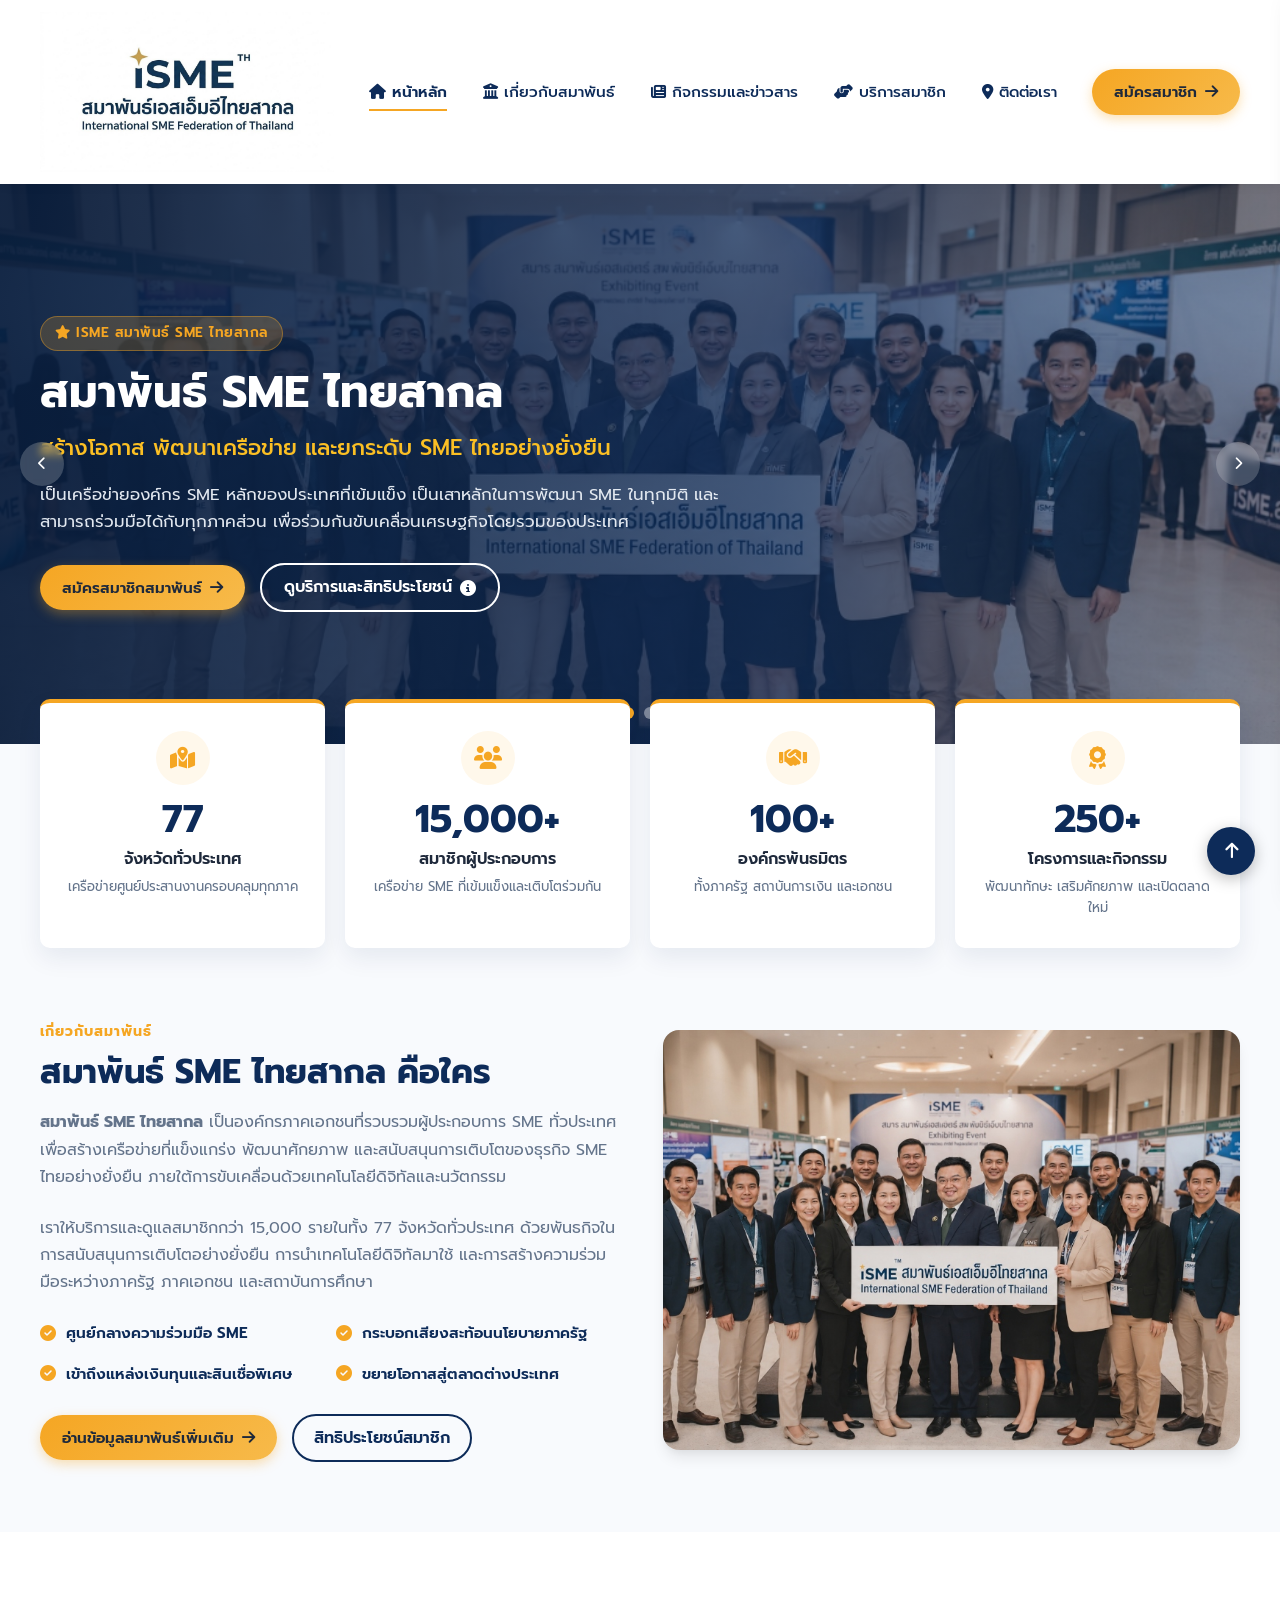
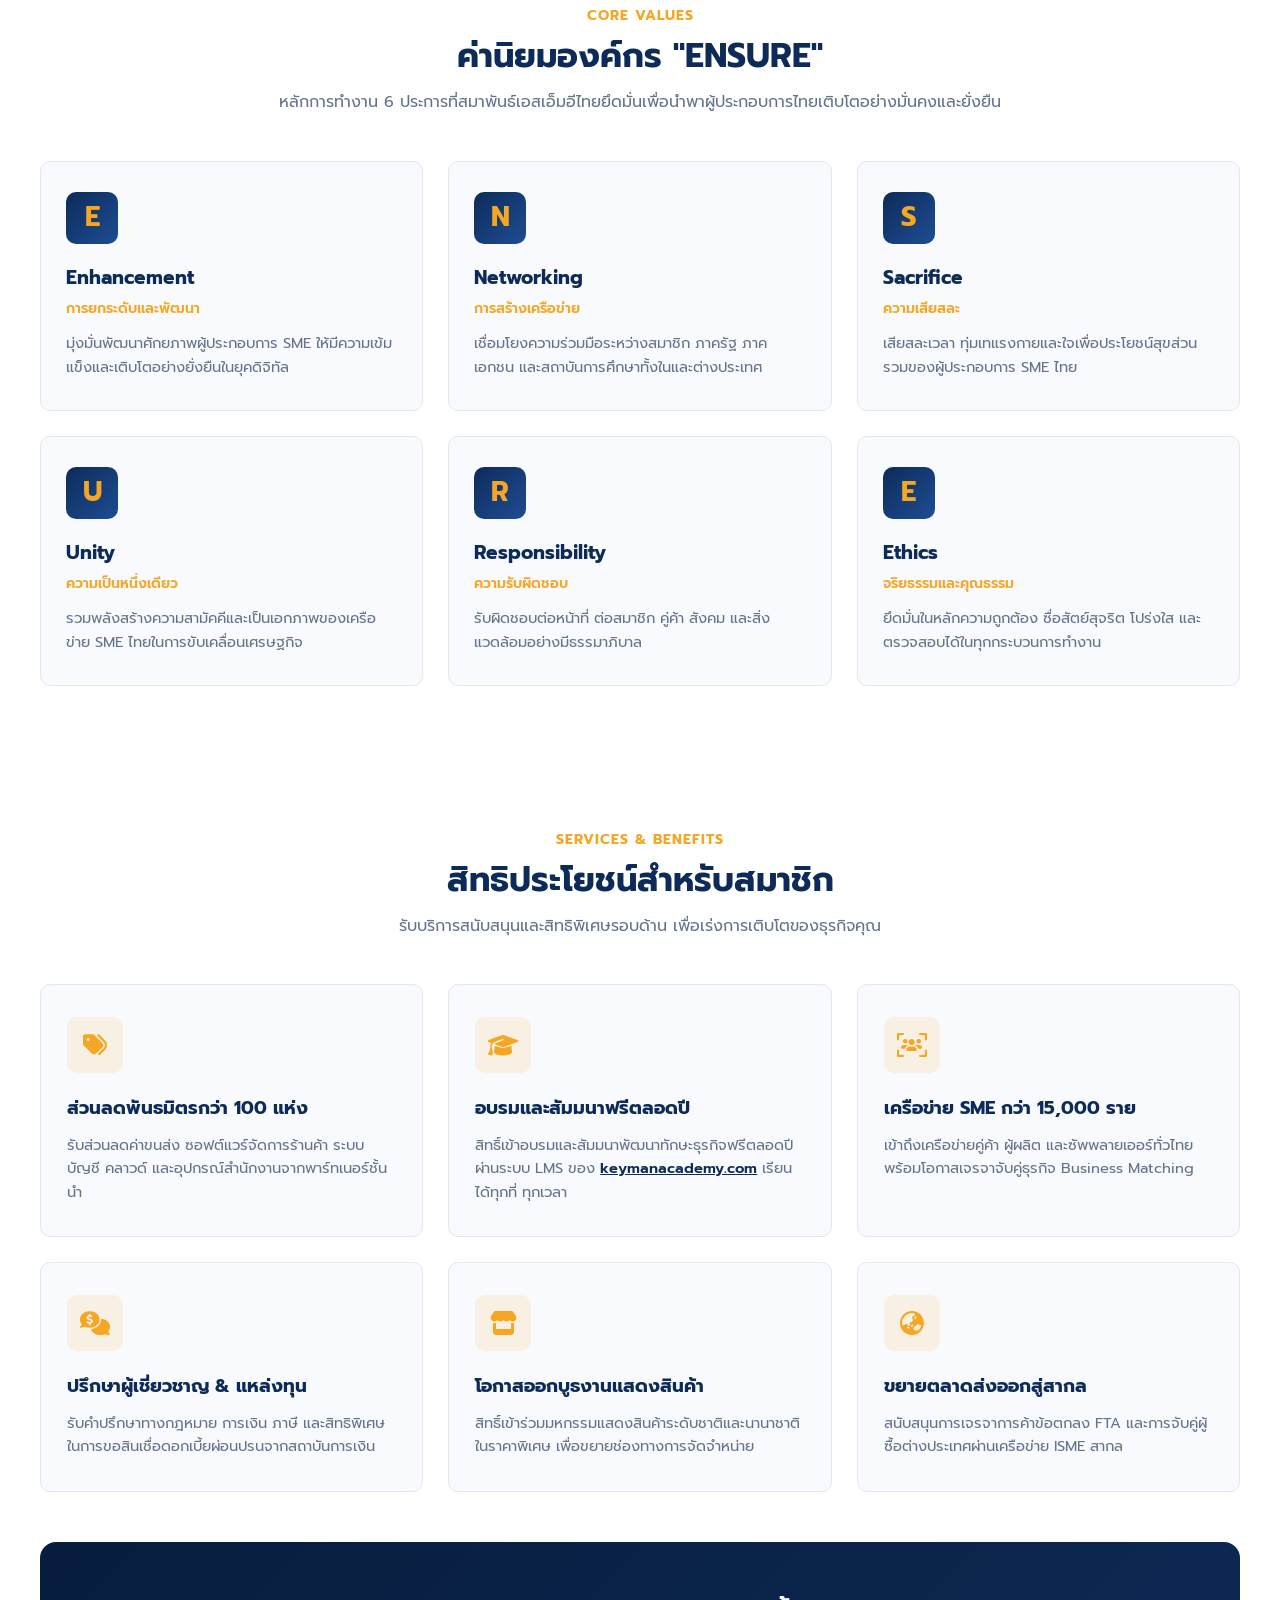
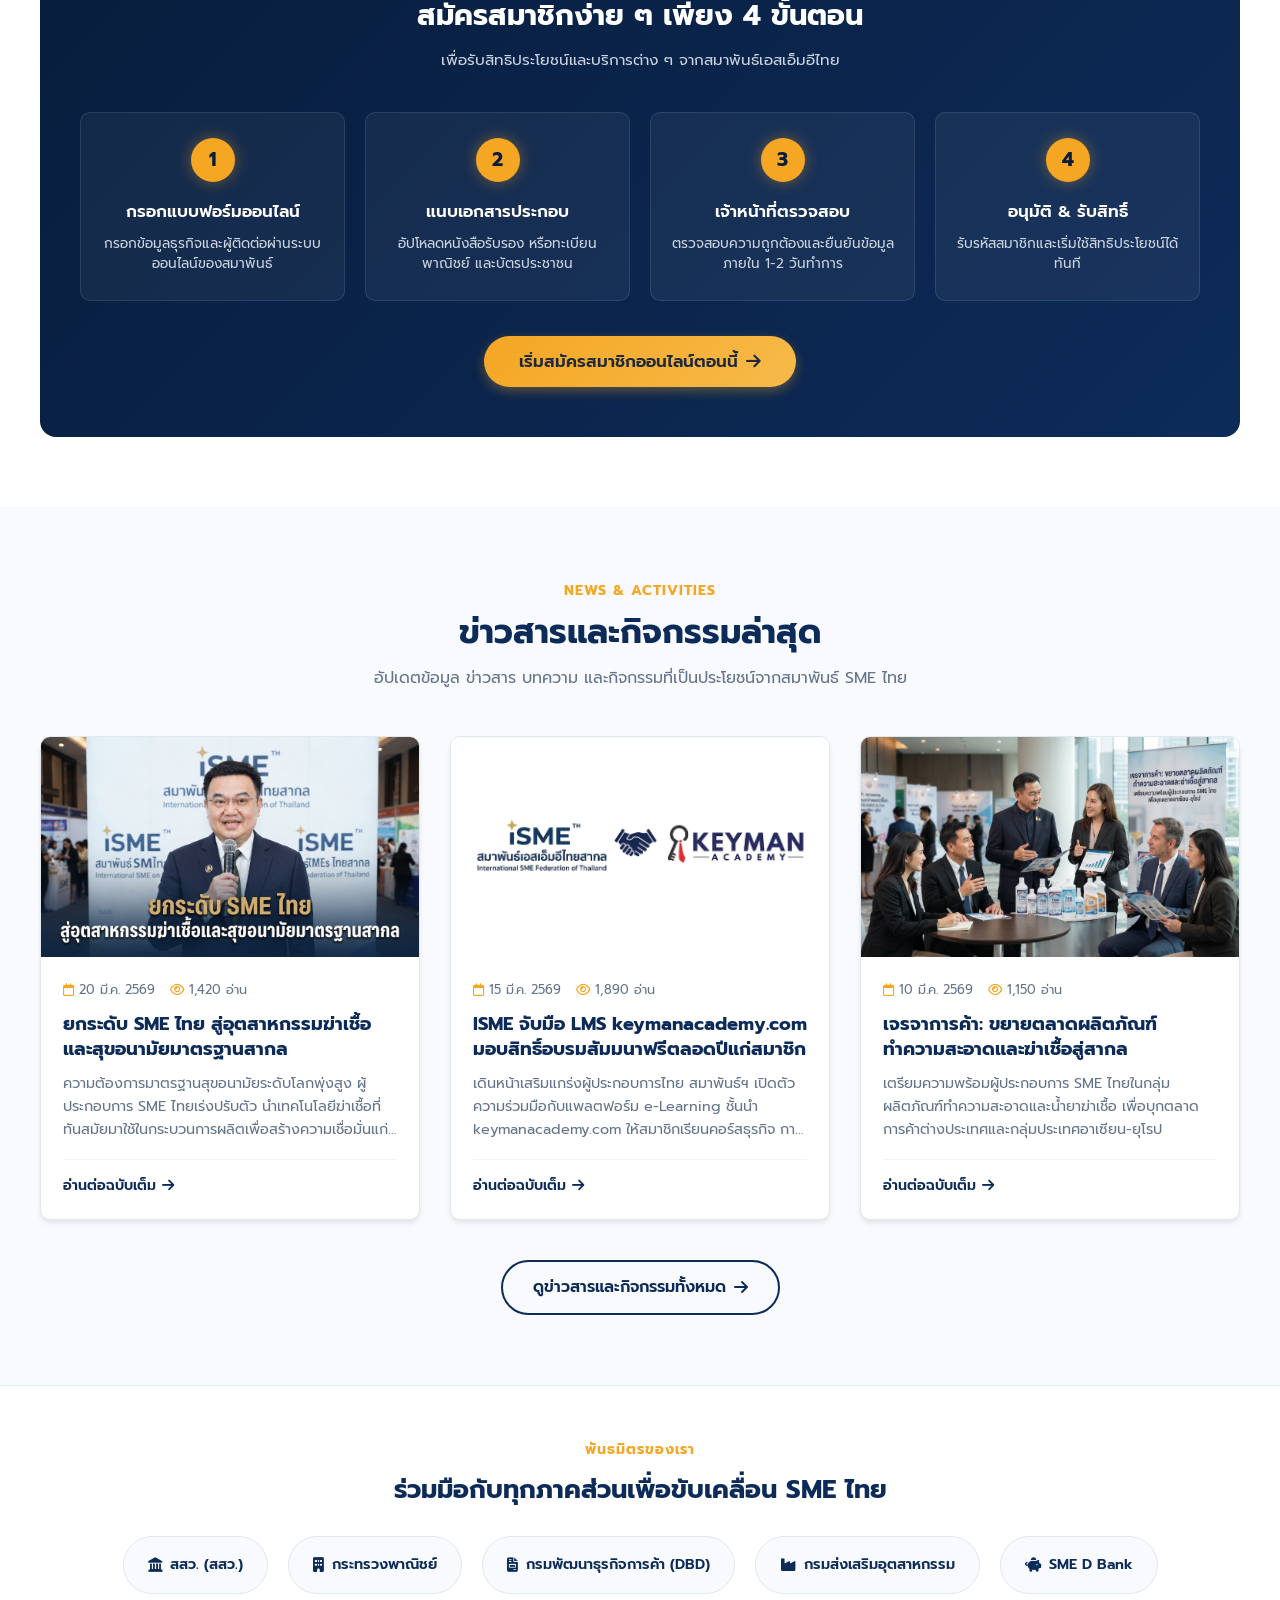
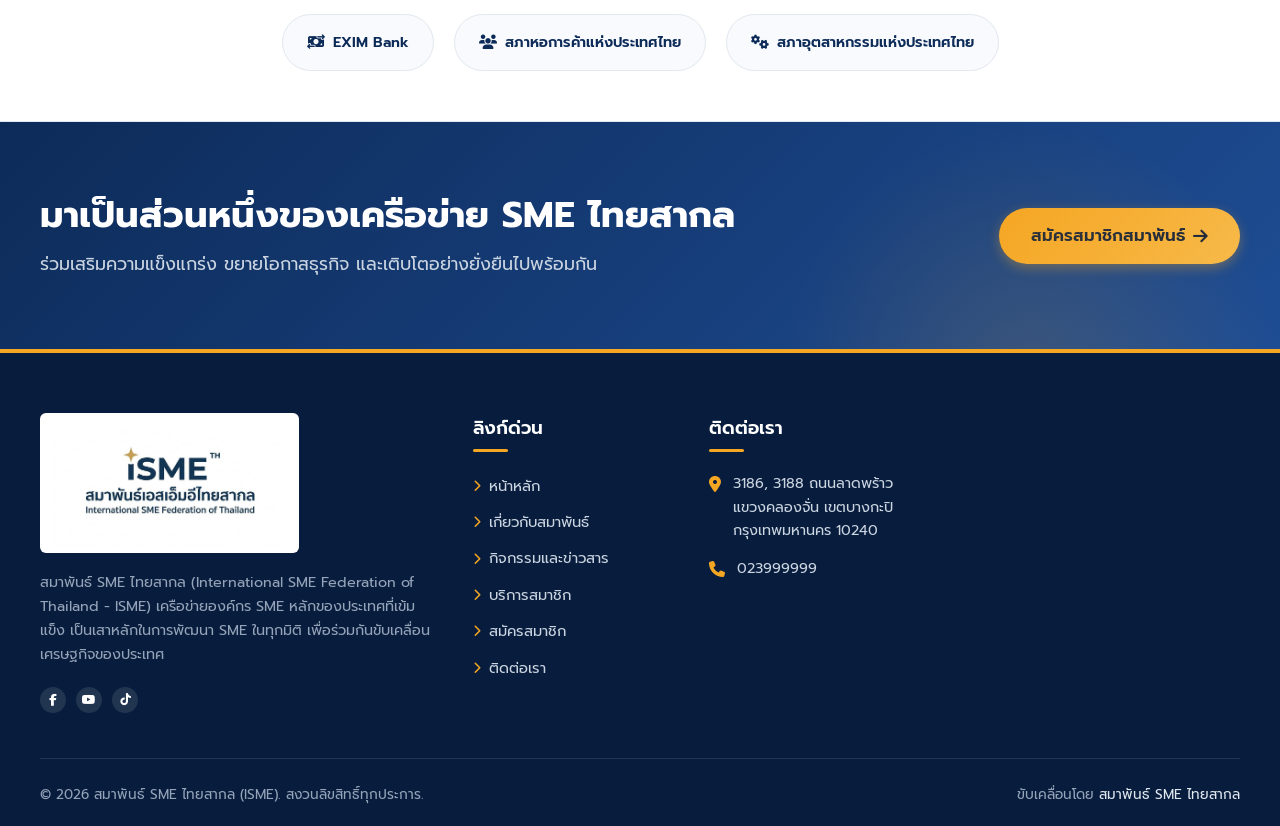
==== commit fa157bd7: "Update hero slider background and about section image to official ISME group photo" ====
--- a/index.html
+++ b/index.html
@@ -251,7 +251,7 @@
         </div>
 
         <div class="about-img-box">
-          <img src="assets/images/about-intro.jpg" alt="สมาพันธ์เอสเอ็มอีไทย">
+          <img src="assets/images/about-intro.jpg" alt="สมาพันธ์ SME ไทยสากล คือใคร">
         </div>
       </div>
     </div>
